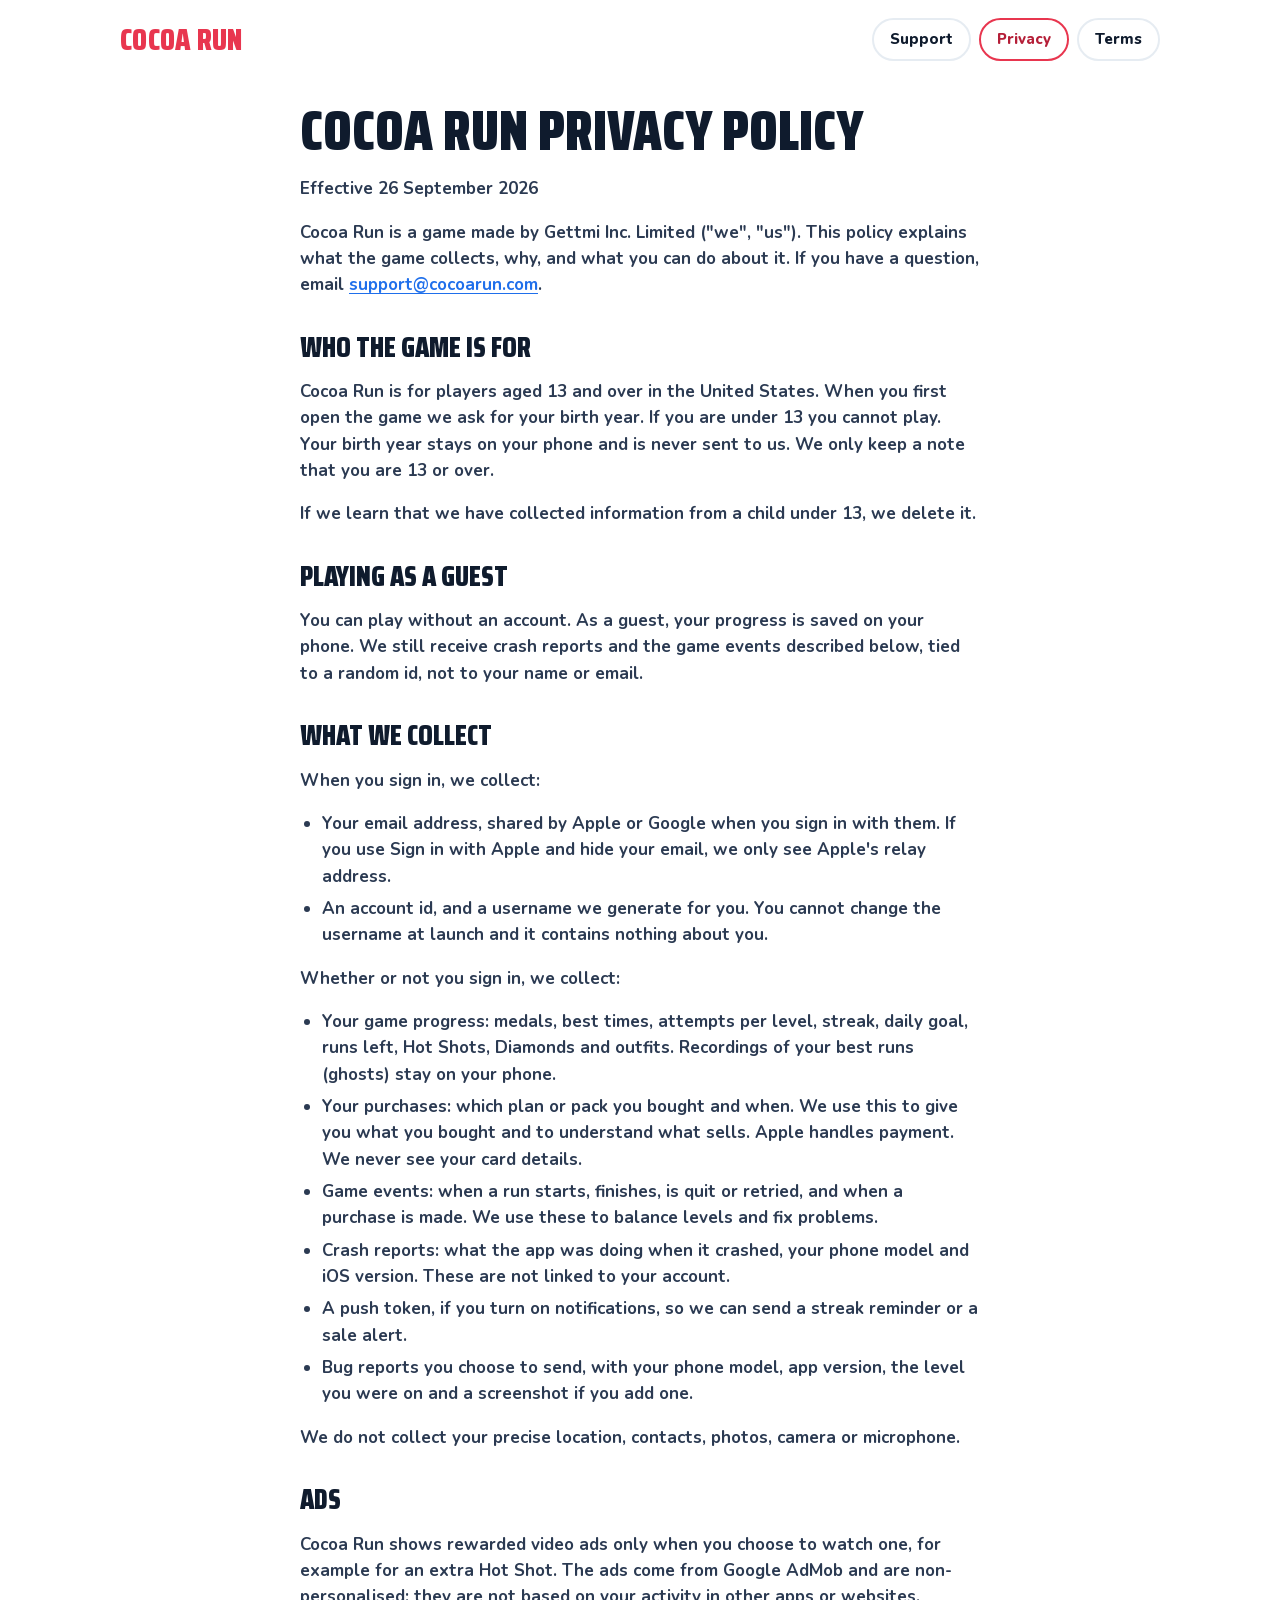
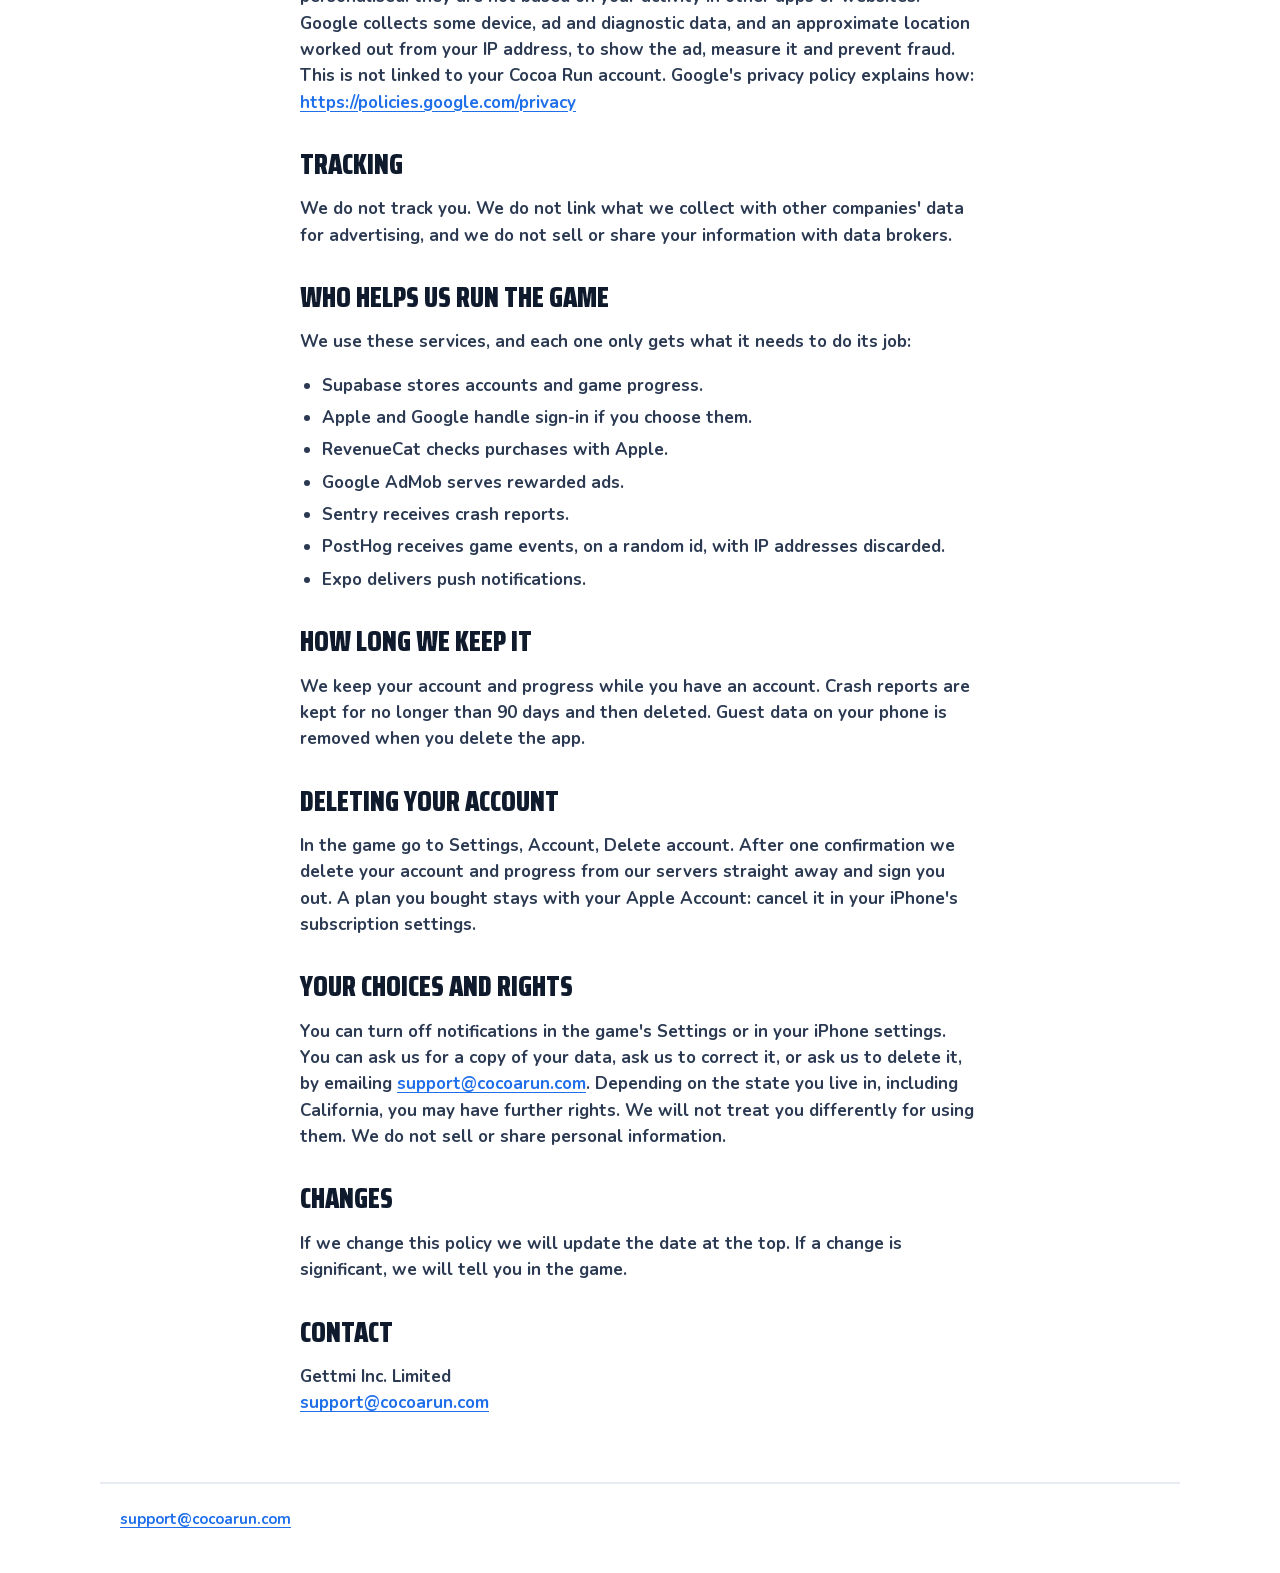
==== privacy/index.html @ 38a21074 "Privacy page: add PostHog to the services list, privacy date 26 September 2026" ====
<!doctype html>
<html lang="en">
<head>
<meta charset="utf-8">
<meta name="viewport" content="width=device-width, initial-scale=1">
<title>Cocoa Run Privacy Policy</title>
<meta name="description" content="What Cocoa Run collects, why, and what you can do about it.">
<link rel="icon" type="image/png" href="../assets/favicon.png">
<link rel="apple-touch-icon" href="../assets/apple-touch-icon.png">
<link rel="stylesheet" href="../assets/fonts.css">
<link rel="stylesheet" href="../assets/site.css">
</head>
<body>
<header class="top">
<a class="brand" href="../">Cocoa Run</a>
<nav aria-label="Main">
<a href="../support/">Support</a>
<a href="../privacy/" aria-current="page">Privacy</a>
<a href="../terms/">Terms</a>
</nav>
</header>
<main class="doc">
<h1>Cocoa Run Privacy Policy</h1>
<p>Effective 26 September 2026</p>
<p>Cocoa Run is a game made by Gettmi Inc. Limited ("we", "us"). This policy explains what the game collects, why, and what you can do about it. If you have a question, email <a href="mailto:support@cocoarun.com">support@cocoarun.com</a>.</p>
<h2>Who the game is for</h2>
<p>Cocoa Run is for players aged 13 and over in the United States. When you first open the game we ask for your birth year. If you are under 13 you cannot play. Your birth year stays on your phone and is never sent to us. We only keep a note that you are 13 or over.</p>
<p>If we learn that we have collected information from a child under 13, we delete it.</p>
<h2>Playing as a guest</h2>
<p>You can play without an account. As a guest, your progress is saved on your phone. We still receive crash reports and the game events described below, tied to a random id, not to your name or email.</p>
<h2>What we collect</h2>
<p>When you sign in, we collect:</p>
<ul><li>Your email address, shared by Apple or Google when you sign in with them. If you use Sign in with Apple and hide your email, we only see Apple's relay address.</li><li>An account id, and a username we generate for you. You cannot change the username at launch and it contains nothing about you.</li></ul>
<p>Whether or not you sign in, we collect:</p>
<ul><li>Your game progress: medals, best times, attempts per level, streak, daily goal, runs left, Hot Shots, Diamonds and outfits. Recordings of your best runs (ghosts) stay on your phone.</li><li>Your purchases: which plan or pack you bought and when. We use this to give you what you bought and to understand what sells. Apple handles payment. We never see your card details.</li><li>Game events: when a run starts, finishes, is quit or retried, and when a purchase is made. We use these to balance levels and fix problems.</li><li>Crash reports: what the app was doing when it crashed, your phone model and iOS version. These are not linked to your account.</li><li>A push token, if you turn on notifications, so we can send a streak reminder or a sale alert.</li><li>Bug reports you choose to send, with your phone model, app version, the level you were on and a screenshot if you add one.</li></ul>
<p>We do not collect your precise location, contacts, photos, camera or microphone.</p>
<h2>Ads</h2>
<p>Cocoa Run shows rewarded video ads only when you choose to watch one, for example for an extra Hot Shot. The ads come from Google AdMob and are non-personalised: they are not based on your activity in other apps or websites. Google collects some device, ad and diagnostic data, and an approximate location worked out from your IP address, to show the ad, measure it and prevent fraud. This is not linked to your Cocoa Run account. Google's privacy policy explains how: <a href="https://policies.google.com/privacy">https://policies.google.com/privacy</a></p>
<h2>Tracking</h2>
<p>We do not track you. We do not link what we collect with other companies' data for advertising, and we do not sell or share your information with data brokers.</p>
<h2>Who helps us run the game</h2>
<p>We use these services, and each one only gets what it needs to do its job:</p>
<ul><li>Supabase stores accounts and game progress.</li><li>Apple and Google handle sign-in if you choose them.</li><li>RevenueCat checks purchases with Apple.</li><li>Google AdMob serves rewarded ads.</li><li>Sentry receives crash reports.</li><li>PostHog receives game events, on a random id, with IP addresses discarded.</li><li>Expo delivers push notifications.</li></ul>
<h2>How long we keep it</h2>
<p>We keep your account and progress while you have an account. Crash reports are kept for no longer than 90 days and then deleted. Guest data on your phone is removed when you delete the app.</p>
<h2>Deleting your account</h2>
<p>In the game go to Settings, Account, Delete account. After one confirmation we delete your account and progress from our servers straight away and sign you out. A plan you bought stays with your Apple Account: cancel it in your iPhone's subscription settings.</p>
<h2>Your choices and rights</h2>
<p>You can turn off notifications in the game's Settings or in your iPhone settings. You can ask us for a copy of your data, ask us to correct it, or ask us to delete it, by emailing <a href="mailto:support@cocoarun.com">support@cocoarun.com</a>. Depending on the state you live in, including California, you may have further rights. We will not treat you differently for using them. We do not sell or share personal information.</p>
<h2>Changes</h2>
<p>If we change this policy we will update the date at the top. If a change is significant, we will tell you in the game.</p>
<h2>Contact</h2>
<p>Gettmi Inc. Limited<br><a href="mailto:support@cocoarun.com">support@cocoarun.com</a></p>
</main>
<footer class="foot">
<p><a href="mailto:support@cocoarun.com">support@cocoarun.com</a></p>
</footer>
</body>
</html>
---- assets/fonts.css ----
@font-face{font-family:'Nunito';font-style:normal;font-weight:600;font-display:swap;src:url(fonts/nunito.woff2) format('woff2');unicode-range:U+0000-00FF, U+0131, U+0152-0153, U+02BB-02BC, U+02C6, U+02DA, U+02DC, U+0304, U+0308, U+0329, U+2000-206F, U+20AC, U+2122, U+2191, U+2193, U+2212, U+2215, U+FEFF, U+FFFD}
@font-face{font-family:'Nunito';font-style:normal;font-weight:700;font-display:swap;src:url(fonts/nunito.woff2) format('woff2');unicode-range:U+0000-00FF, U+0131, U+0152-0153, U+02BB-02BC, U+02C6, U+02DA, U+02DC, U+0304, U+0308, U+0329, U+2000-206F, U+20AC, U+2122, U+2191, U+2193, U+2212, U+2215, U+FEFF, U+FFFD}
@font-face{font-family:'Nunito';font-style:normal;font-weight:800;font-display:swap;src:url(fonts/nunito.woff2) format('woff2');unicode-range:U+0000-00FF, U+0131, U+0152-0153, U+02BB-02BC, U+02C6, U+02DA, U+02DC, U+0304, U+0308, U+0329, U+2000-206F, U+20AC, U+2122, U+2191, U+2193, U+2212, U+2215, U+FEFF, U+FFFD}
@font-face{font-family:'Nunito';font-style:normal;font-weight:900;font-display:swap;src:url(fonts/nunito.woff2) format('woff2');unicode-range:U+0000-00FF, U+0131, U+0152-0153, U+02BB-02BC, U+02C6, U+02DA, U+02DC, U+0304, U+0308, U+0329, U+2000-206F, U+20AC, U+2122, U+2191, U+2193, U+2212, U+2215, U+FEFF, U+FFFD}
@font-face{font-family:'Saira Condensed';font-style:normal;font-weight:800;font-display:swap;src:url(fonts/saira-condensed-800.woff2) format('woff2');unicode-range:U+0000-00FF, U+0131, U+0152-0153, U+02BB-02BC, U+02C6, U+02DA, U+02DC, U+0304, U+0308, U+0329, U+2000-206F, U+20AC, U+2122, U+2191, U+2193, U+2212, U+2215, U+FEFF, U+FFFD}
@font-face{font-family:'Saira Condensed';font-style:normal;font-weight:900;font-display:swap;src:url(fonts/saira-condensed-900.woff2) format('woff2');unicode-range:U+0000-00FF, U+0131, U+0152-0153, U+02BB-02BC, U+02C6, U+02DA, U+02DC, U+0304, U+0308, U+0329, U+2000-206F, U+20AC, U+2122, U+2191, U+2193, U+2212, U+2215, U+FEFF, U+FFFD}
---- assets/site.css ----
:root {
  --ink: #0F1B2D;
  --ink2: #4A5B72;
  --line: #E6ECF2;
  --snow: #F4F8FC;
  --red: #E8364F;
  --red-d: #B51F38;
  --blue: #1F6FEB;
  --gold: #F2B93B;
  --gold-soft: #FFF1CC;
}

* { box-sizing: border-box; }

html { -webkit-text-size-adjust: 100%; }

body {
  margin: 0;
  background: #FFFFFF;
  color: var(--ink);
  font-family: Nunito, system-ui, -apple-system, sans-serif;
  font-weight: 700;
  font-size: 17px;
  line-height: 1.55;
}

a { color: var(--blue); text-underline-offset: 3px; }
a:hover { color: #1558C7; }
a:focus-visible { outline: 3px solid var(--blue); outline-offset: 3px; border-radius: 6px; }

img { max-width: 100%; height: auto; display: block; }

.top {
  max-width: 1080px;
  margin: 0 auto;
  padding: 18px 20px;
  display: flex;
  align-items: center;
  justify-content: space-between;
  gap: 16px;
  flex-wrap: wrap;
}

.brand {
  font-family: 'Saira Condensed', sans-serif;
  font-weight: 900;
  font-size: 30px;
  line-height: 1;
  text-transform: uppercase;
  letter-spacing: 0.01em;
  color: var(--red);
  text-decoration: none;
}
.brand:hover { color: var(--red-d); }

.top nav { display: flex; gap: 8px; flex-wrap: wrap; }
.top nav a {
  padding: 8px 16px;
  border-radius: 999px;
  border: 2px solid var(--line);
  color: var(--ink);
  font-weight: 800;
  font-size: 15px;
  text-decoration: none;
  background: #FFFFFF;
}
.top nav a:hover { border-color: #C9D6E6; }
.top nav a[aria-current="page"] { border-color: var(--red); color: var(--red-d); }

main { display: block; }

.hero {
  max-width: 1080px;
  margin: 0 auto;
  padding: 24px 20px 40px;
  display: grid;
  grid-template-columns: minmax(0, 1.1fr) minmax(0, 0.9fr);
  align-items: center;
  gap: 24px;
}
.eyebrow {
  margin: 0 0 10px;
  font-family: 'Saira Condensed', sans-serif;
  font-weight: 800;
  font-size: 16px;
  letter-spacing: 0.12em;
  text-transform: uppercase;
  color: var(--red-d);
}
.hero h1 {
  margin: 0;
  font-family: 'Saira Condensed', sans-serif;
  font-weight: 900;
  font-size: clamp(46px, 8vw, 84px);
  line-height: 0.95;
  text-transform: uppercase;
}
.lead { margin: 18px 0 0; font-size: 20px; color: #2B3A52; max-width: 34ch; }
.soon {
  display: inline-block;
  margin: 26px 0 0;
  padding: 12px 22px;
  border-radius: 999px;
  background: var(--red);
  color: #FFFFFF;
  font-weight: 900;
  font-size: 19px;
  letter-spacing: 0.02em;
  box-shadow: 0 4px 0 var(--red-d);
}
.hero-art { justify-self: center; width: min(420px, 100%); }

.band { background: var(--snow); padding: 40px 20px; }
.cards {
  list-style: none;
  margin: 0 auto;
  padding: 0;
  max-width: 1080px;
  display: grid;
  grid-template-columns: repeat(3, minmax(0, 1fr));
  gap: 16px;
}
.cards li {
  background: #FFFFFF;
  border: 2px solid var(--line);
  border-radius: 24px;
  padding: 22px;
  box-shadow: 0 5px 0 #E1E8F1;
}
.cards h2 {
  margin: 0 0 6px;
  font-family: 'Saira Condensed', sans-serif;
  font-weight: 900;
  font-size: 28px;
  line-height: 1;
  text-transform: uppercase;
}
.cards p { margin: 0; color: var(--ink2); }

.summit {
  max-width: 1080px;
  margin: 0 auto;
  padding: 40px 20px;
  display: grid;
  grid-template-columns: minmax(0, 1.2fr) minmax(0, 0.8fr);
  align-items: center;
  gap: 24px;
}
.summit img { border-radius: 28px; background: #EAF4FF; }
.summit h2 {
  margin: 0 0 8px;
  font-family: 'Saira Condensed', sans-serif;
  font-weight: 900;
  font-size: clamp(32px, 5vw, 46px);
  line-height: 1;
  text-transform: uppercase;
}
.summit p { margin: 0; color: var(--ink2); font-size: 18px; }

.facts { max-width: 1080px; margin: 0 auto; padding: 8px 20px 40px; }
.facts p {
  margin: 0;
  padding: 16px 20px;
  border-radius: 20px;
  background: var(--gold-soft);
  color: #5C3D00;
}

.doc { max-width: 720px; margin: 0 auto; padding: 16px 20px 48px; }
.doc h1 {
  margin: 8px 0 6px;
  font-family: 'Saira Condensed', sans-serif;
  font-weight: 900;
  font-size: clamp(38px, 7vw, 56px);
  line-height: 1;
  text-transform: uppercase;
}
.doc h2 {
  margin: 34px 0 8px;
  font-family: 'Saira Condensed', sans-serif;
  font-weight: 900;
  font-size: 28px;
  line-height: 1.05;
  text-transform: uppercase;
}
.doc p, .doc li { color: #2B3A52; }
.doc ul { padding-left: 22px; }
.doc li { margin: 6px 0; }
.doc strong { color: var(--ink); }

.foot {
  border-top: 2px solid var(--line);
  max-width: 1080px;
  margin: 0 auto;
  padding: 22px 20px 40px;
  color: var(--ink2);
  font-size: 15px;
}
.foot p { margin: 2px 0; }

@media (max-width: 760px) {
  .hero { grid-template-columns: minmax(0, 1fr); padding-top: 8px; }
  .hero-art { width: min(300px, 80%); grid-row: 1; }
  .cards { grid-template-columns: minmax(0, 1fr); }
  .summit { grid-template-columns: minmax(0, 1fr); }
}
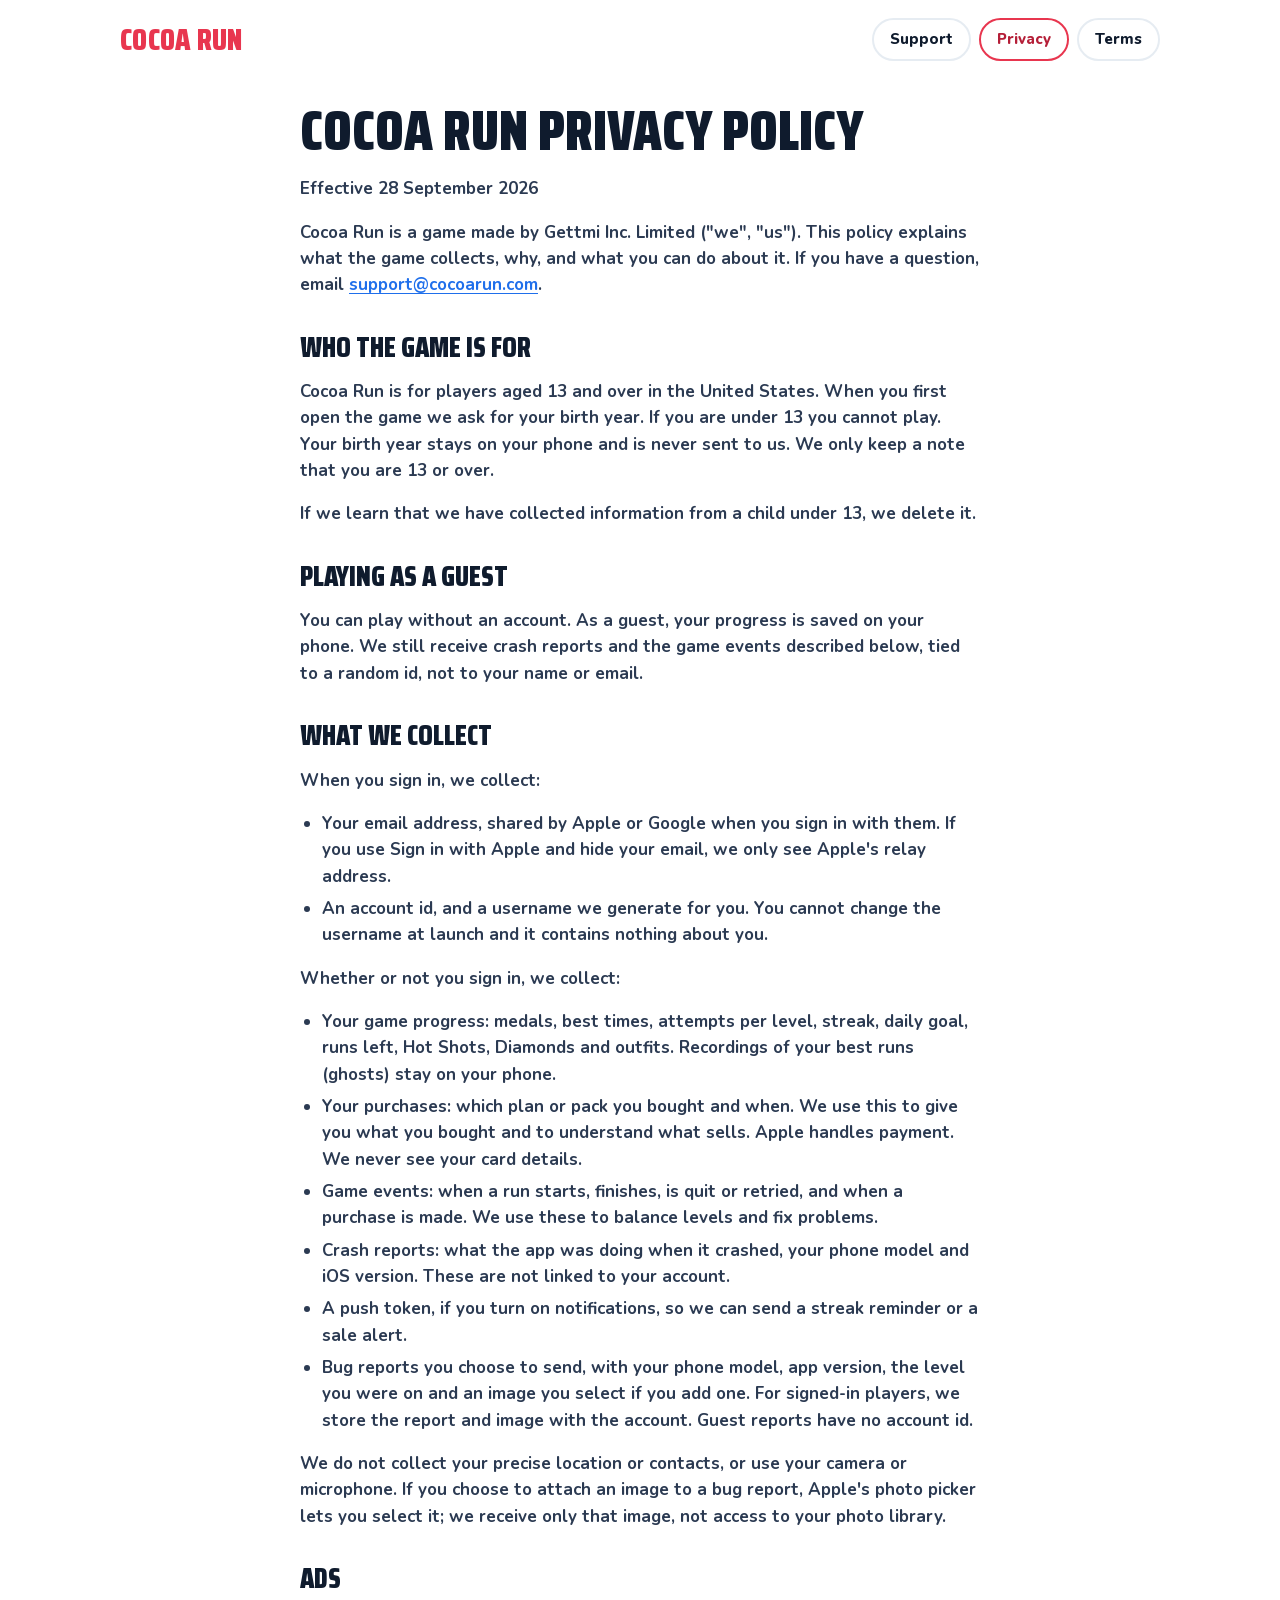
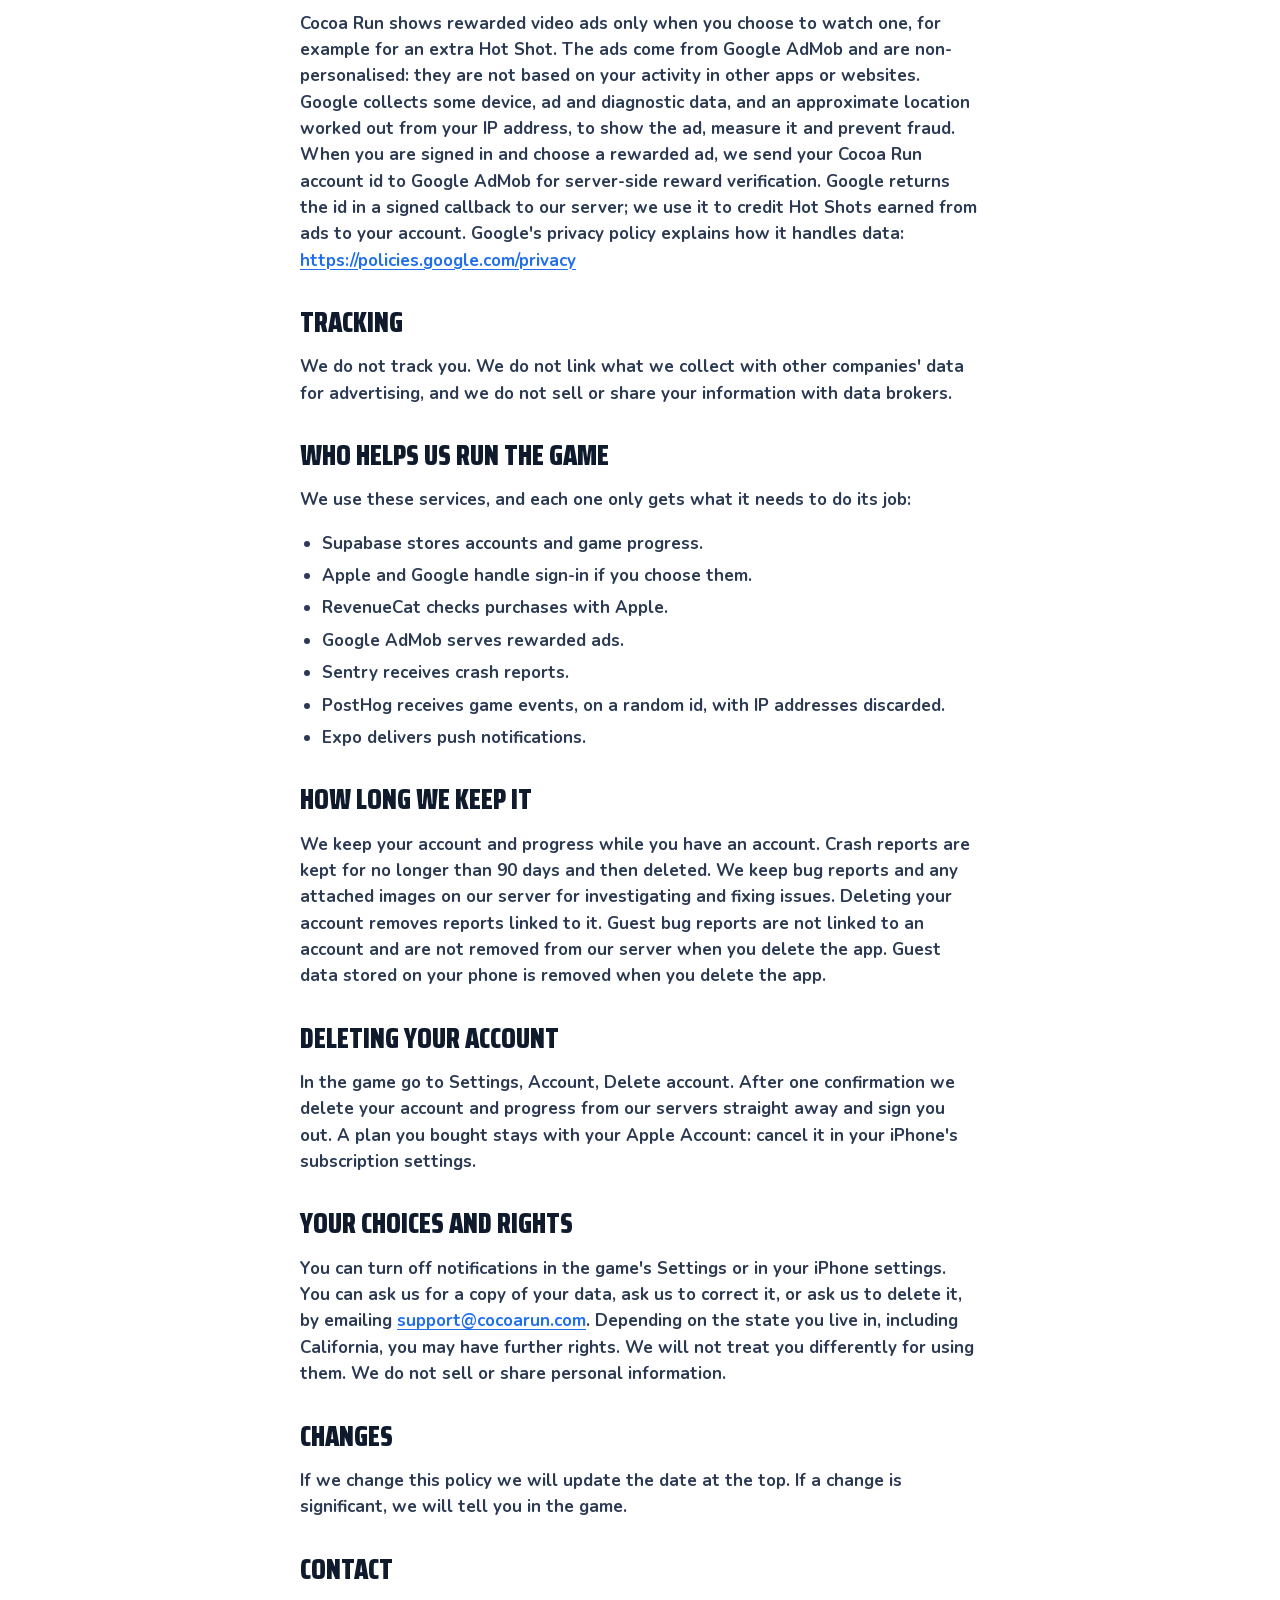
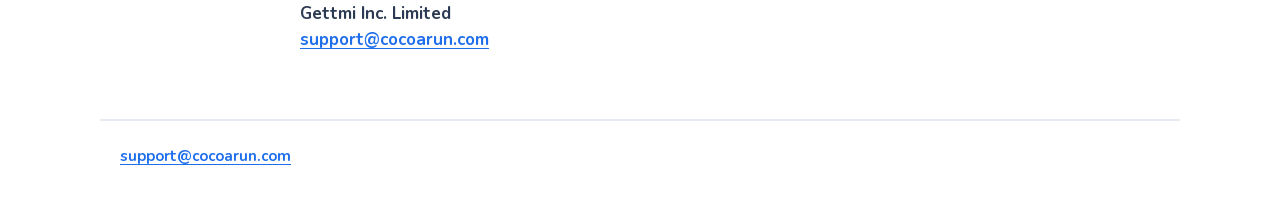
==== commit 3d9ae97b: "Correct Cocoa Run privacy disclosures" ====
--- a/privacy/index.html
+++ b/privacy/index.html
@@ -21,7 +21,7 @@
 </header>
 <main class="doc">
 <h1>Cocoa Run Privacy Policy</h1>
-<p>Effective 26 September 2026</p>
+<p>Effective 28 September 2026</p>
 <p>Cocoa Run is a game made by Gettmi Inc. Limited ("we", "us"). This policy explains what the game collects, why, and what you can do about it. If you have a question, email <a href="mailto:support@cocoarun.com">support@cocoarun.com</a>.</p>
 <h2>Who the game is for</h2>
 <p>Cocoa Run is for players aged 13 and over in the United States. When you first open the game we ask for your birth year. If you are under 13 you cannot play. Your birth year stays on your phone and is never sent to us. We only keep a note that you are 13 or over.</p>
@@ -32,17 +32,17 @@
 <p>When you sign in, we collect:</p>
 <ul><li>Your email address, shared by Apple or Google when you sign in with them. If you use Sign in with Apple and hide your email, we only see Apple's relay address.</li><li>An account id, and a username we generate for you. You cannot change the username at launch and it contains nothing about you.</li></ul>
 <p>Whether or not you sign in, we collect:</p>
-<ul><li>Your game progress: medals, best times, attempts per level, streak, daily goal, runs left, Hot Shots, Diamonds and outfits. Recordings of your best runs (ghosts) stay on your phone.</li><li>Your purchases: which plan or pack you bought and when. We use this to give you what you bought and to understand what sells. Apple handles payment. We never see your card details.</li><li>Game events: when a run starts, finishes, is quit or retried, and when a purchase is made. We use these to balance levels and fix problems.</li><li>Crash reports: what the app was doing when it crashed, your phone model and iOS version. These are not linked to your account.</li><li>A push token, if you turn on notifications, so we can send a streak reminder or a sale alert.</li><li>Bug reports you choose to send, with your phone model, app version, the level you were on and a screenshot if you add one.</li></ul>
-<p>We do not collect your precise location, contacts, photos, camera or microphone.</p>
+<ul><li>Your game progress: medals, best times, attempts per level, streak, daily goal, runs left, Hot Shots, Diamonds and outfits. Recordings of your best runs (ghosts) stay on your phone.</li><li>Your purchases: which plan or pack you bought and when. We use this to give you what you bought and to understand what sells. Apple handles payment. We never see your card details.</li><li>Game events: when a run starts, finishes, is quit or retried, and when a purchase is made. We use these to balance levels and fix problems.</li><li>Crash reports: what the app was doing when it crashed, your phone model and iOS version. These are not linked to your account.</li><li>A push token, if you turn on notifications, so we can send a streak reminder or a sale alert.</li><li>Bug reports you choose to send, with your phone model, app version, the level you were on and an image you select if you add one. For signed-in players, we store the report and image with the account. Guest reports have no account id.</li></ul>
+<p>We do not collect your precise location or contacts, or use your camera or microphone. If you choose to attach an image to a bug report, Apple's photo picker lets you select it; we receive only that image, not access to your photo library.</p>
 <h2>Ads</h2>
-<p>Cocoa Run shows rewarded video ads only when you choose to watch one, for example for an extra Hot Shot. The ads come from Google AdMob and are non-personalised: they are not based on your activity in other apps or websites. Google collects some device, ad and diagnostic data, and an approximate location worked out from your IP address, to show the ad, measure it and prevent fraud. This is not linked to your Cocoa Run account. Google's privacy policy explains how: <a href="https://policies.google.com/privacy">https://policies.google.com/privacy</a></p>
+<p>Cocoa Run shows rewarded video ads only when you choose to watch one, for example for an extra Hot Shot. The ads come from Google AdMob and are non-personalised: they are not based on your activity in other apps or websites. Google collects some device, ad and diagnostic data, and an approximate location worked out from your IP address, to show the ad, measure it and prevent fraud. When you are signed in and choose a rewarded ad, we send your Cocoa Run account id to Google AdMob for server-side reward verification. Google returns the id in a signed callback to our server; we use it to credit Hot Shots earned from ads to your account. Google's privacy policy explains how it handles data: <a href="https://policies.google.com/privacy">https://policies.google.com/privacy</a></p>
 <h2>Tracking</h2>
 <p>We do not track you. We do not link what we collect with other companies' data for advertising, and we do not sell or share your information with data brokers.</p>
 <h2>Who helps us run the game</h2>
 <p>We use these services, and each one only gets what it needs to do its job:</p>
 <ul><li>Supabase stores accounts and game progress.</li><li>Apple and Google handle sign-in if you choose them.</li><li>RevenueCat checks purchases with Apple.</li><li>Google AdMob serves rewarded ads.</li><li>Sentry receives crash reports.</li><li>PostHog receives game events, on a random id, with IP addresses discarded.</li><li>Expo delivers push notifications.</li></ul>
 <h2>How long we keep it</h2>
-<p>We keep your account and progress while you have an account. Crash reports are kept for no longer than 90 days and then deleted. Guest data on your phone is removed when you delete the app.</p>
+<p>We keep your account and progress while you have an account. Crash reports are kept for no longer than 90 days and then deleted. We keep bug reports and any attached images on our server for investigating and fixing issues. Deleting your account removes reports linked to it. Guest bug reports are not linked to an account and are not removed from our server when you delete the app. Guest data stored on your phone is removed when you delete the app.</p>
 <h2>Deleting your account</h2>
 <p>In the game go to Settings, Account, Delete account. After one confirmation we delete your account and progress from our servers straight away and sign you out. A plan you bought stays with your Apple Account: cancel it in your iPhone's subscription settings.</p>
 <h2>Your choices and rights</h2>
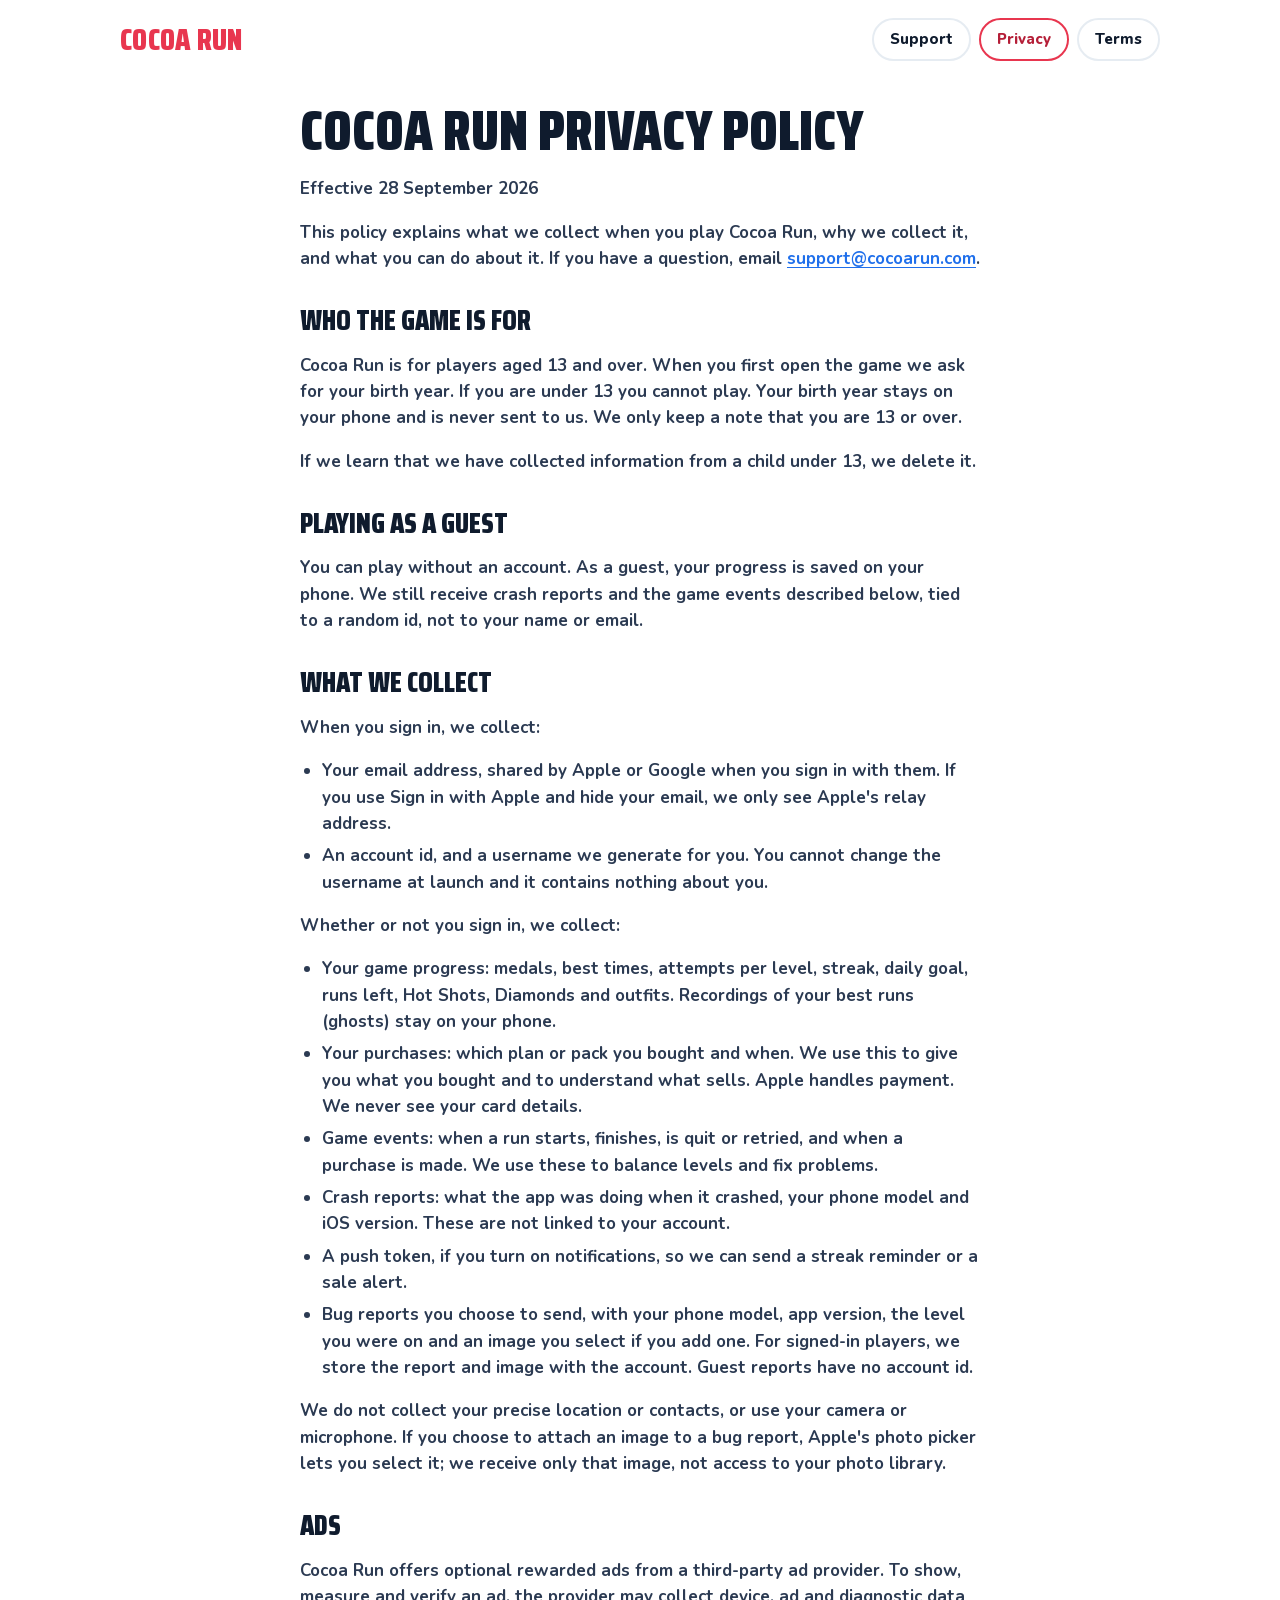
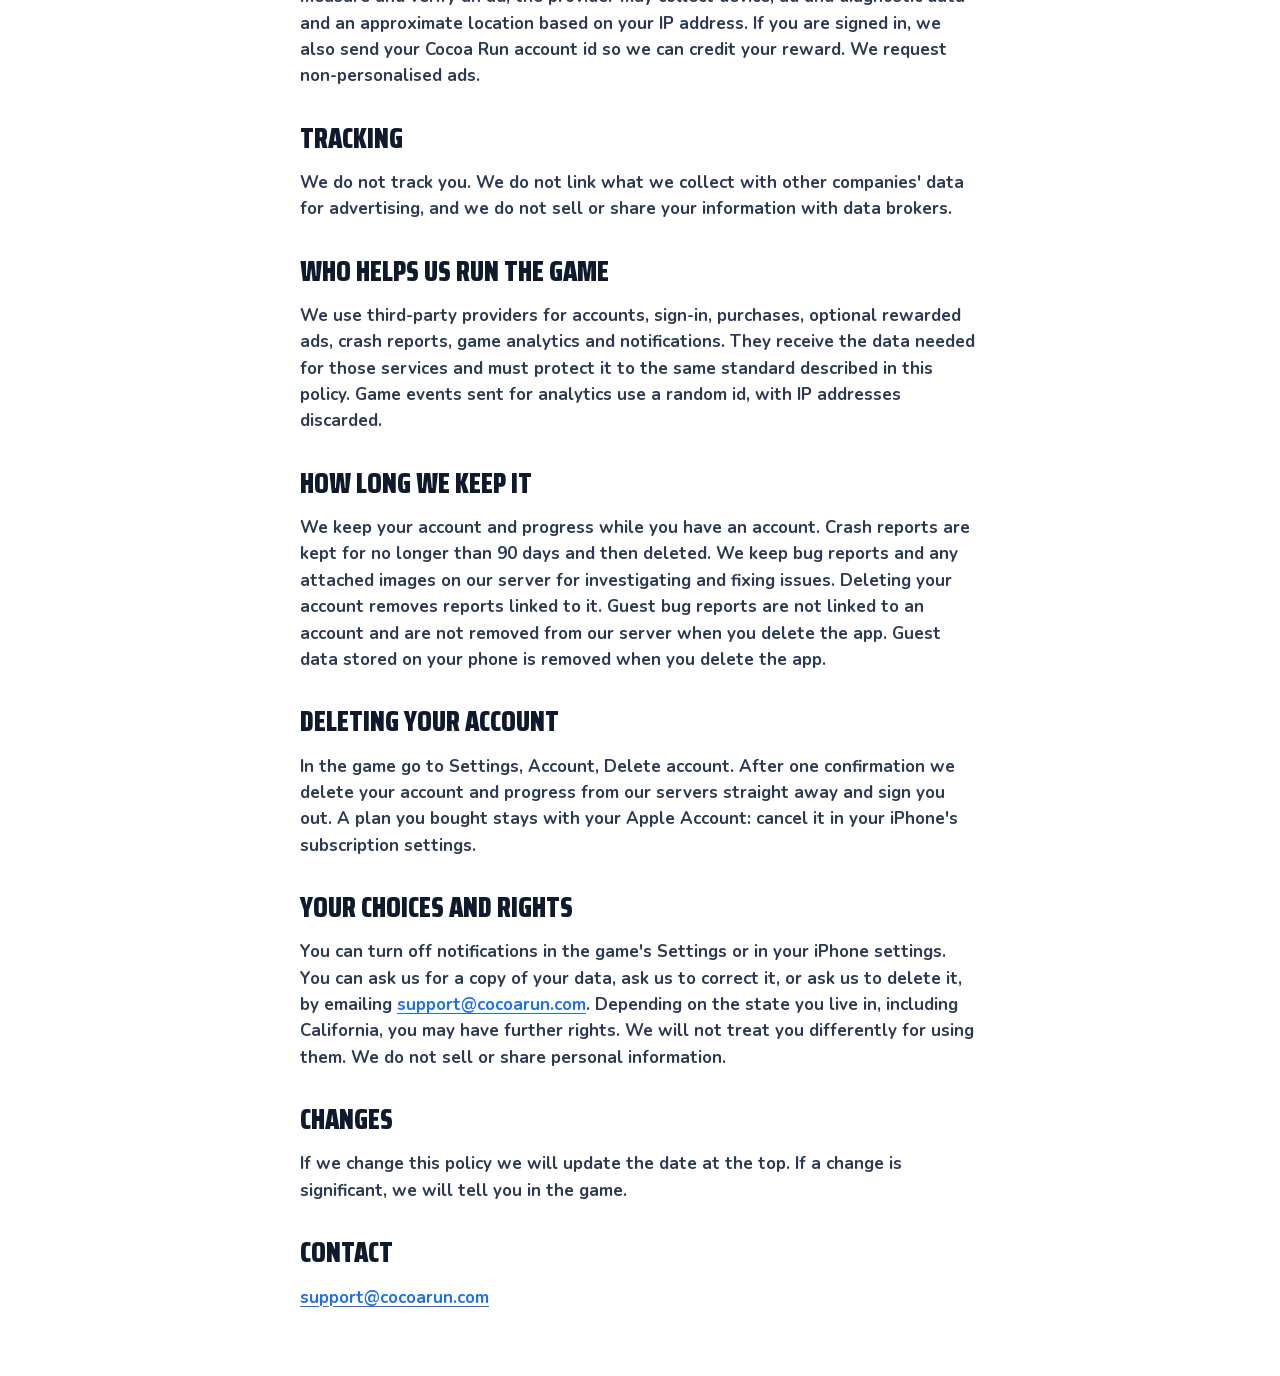
==== commit a5d44dfc: "Simplify privacy copy and prepare worldwide site" ====
--- a/privacy/index.html
+++ b/privacy/index.html
@@ -22,9 +22,9 @@
 <main class="doc">
 <h1>Cocoa Run Privacy Policy</h1>
 <p>Effective 28 September 2026</p>
-<p>Cocoa Run is a game made by Gettmi Inc. Limited ("we", "us"). This policy explains what the game collects, why, and what you can do about it. If you have a question, email <a href="mailto:support@cocoarun.com">support@cocoarun.com</a>.</p>
+<p>This policy explains what we collect when you play Cocoa Run, why we collect it, and what you can do about it. If you have a question, email <a href="mailto:support@cocoarun.com">support@cocoarun.com</a>.</p>
 <h2>Who the game is for</h2>
-<p>Cocoa Run is for players aged 13 and over in the United States. When you first open the game we ask for your birth year. If you are under 13 you cannot play. Your birth year stays on your phone and is never sent to us. We only keep a note that you are 13 or over.</p>
+<p>Cocoa Run is for players aged 13 and over. When you first open the game we ask for your birth year. If you are under 13 you cannot play. Your birth year stays on your phone and is never sent to us. We only keep a note that you are 13 or over.</p>
 <p>If we learn that we have collected information from a child under 13, we delete it.</p>
 <h2>Playing as a guest</h2>
 <p>You can play without an account. As a guest, your progress is saved on your phone. We still receive crash reports and the game events described below, tied to a random id, not to your name or email.</p>
@@ -35,12 +35,11 @@
 <ul><li>Your game progress: medals, best times, attempts per level, streak, daily goal, runs left, Hot Shots, Diamonds and outfits. Recordings of your best runs (ghosts) stay on your phone.</li><li>Your purchases: which plan or pack you bought and when. We use this to give you what you bought and to understand what sells. Apple handles payment. We never see your card details.</li><li>Game events: when a run starts, finishes, is quit or retried, and when a purchase is made. We use these to balance levels and fix problems.</li><li>Crash reports: what the app was doing when it crashed, your phone model and iOS version. These are not linked to your account.</li><li>A push token, if you turn on notifications, so we can send a streak reminder or a sale alert.</li><li>Bug reports you choose to send, with your phone model, app version, the level you were on and an image you select if you add one. For signed-in players, we store the report and image with the account. Guest reports have no account id.</li></ul>
 <p>We do not collect your precise location or contacts, or use your camera or microphone. If you choose to attach an image to a bug report, Apple's photo picker lets you select it; we receive only that image, not access to your photo library.</p>
 <h2>Ads</h2>
-<p>Cocoa Run shows rewarded video ads only when you choose to watch one, for example for an extra Hot Shot. The ads come from Google AdMob and are non-personalised: they are not based on your activity in other apps or websites. Google collects some device, ad and diagnostic data, and an approximate location worked out from your IP address, to show the ad, measure it and prevent fraud. When you are signed in and choose a rewarded ad, we send your Cocoa Run account id to Google AdMob for server-side reward verification. Google returns the id in a signed callback to our server; we use it to credit Hot Shots earned from ads to your account. Google's privacy policy explains how it handles data: <a href="https://policies.google.com/privacy">https://policies.google.com/privacy</a></p>
+<p>Cocoa Run offers optional rewarded ads from a third-party ad provider. To show, measure and verify an ad, the provider may collect device, ad and diagnostic data and an approximate location based on your IP address. If you are signed in, we also send your Cocoa Run account id so we can credit your reward. We request non-personalised ads.</p>
 <h2>Tracking</h2>
 <p>We do not track you. We do not link what we collect with other companies' data for advertising, and we do not sell or share your information with data brokers.</p>
 <h2>Who helps us run the game</h2>
-<p>We use these services, and each one only gets what it needs to do its job:</p>
-<ul><li>Supabase stores accounts and game progress.</li><li>Apple and Google handle sign-in if you choose them.</li><li>RevenueCat checks purchases with Apple.</li><li>Google AdMob serves rewarded ads.</li><li>Sentry receives crash reports.</li><li>PostHog receives game events, on a random id, with IP addresses discarded.</li><li>Expo delivers push notifications.</li></ul>
+<p>We use third-party providers for accounts, sign-in, purchases, optional rewarded ads, crash reports, game analytics and notifications. They receive the data needed for those services and must protect it to the same standard described in this policy. Game events sent for analytics use a random id, with IP addresses discarded.</p>
 <h2>How long we keep it</h2>
 <p>We keep your account and progress while you have an account. Crash reports are kept for no longer than 90 days and then deleted. We keep bug reports and any attached images on our server for investigating and fixing issues. Deleting your account removes reports linked to it. Guest bug reports are not linked to an account and are not removed from our server when you delete the app. Guest data stored on your phone is removed when you delete the app.</p>
 <h2>Deleting your account</h2>
@@ -50,10 +49,7 @@
 <h2>Changes</h2>
 <p>If we change this policy we will update the date at the top. If a change is significant, we will tell you in the game.</p>
 <h2>Contact</h2>
-<p>Gettmi Inc. Limited<br><a href="mailto:support@cocoarun.com">support@cocoarun.com</a></p>
+<p><a href="mailto:support@cocoarun.com">support@cocoarun.com</a></p>
 </main>
-<footer class="foot">
-<p><a href="mailto:support@cocoarun.com">support@cocoarun.com</a></p>
-</footer>
 </body>
 </html>
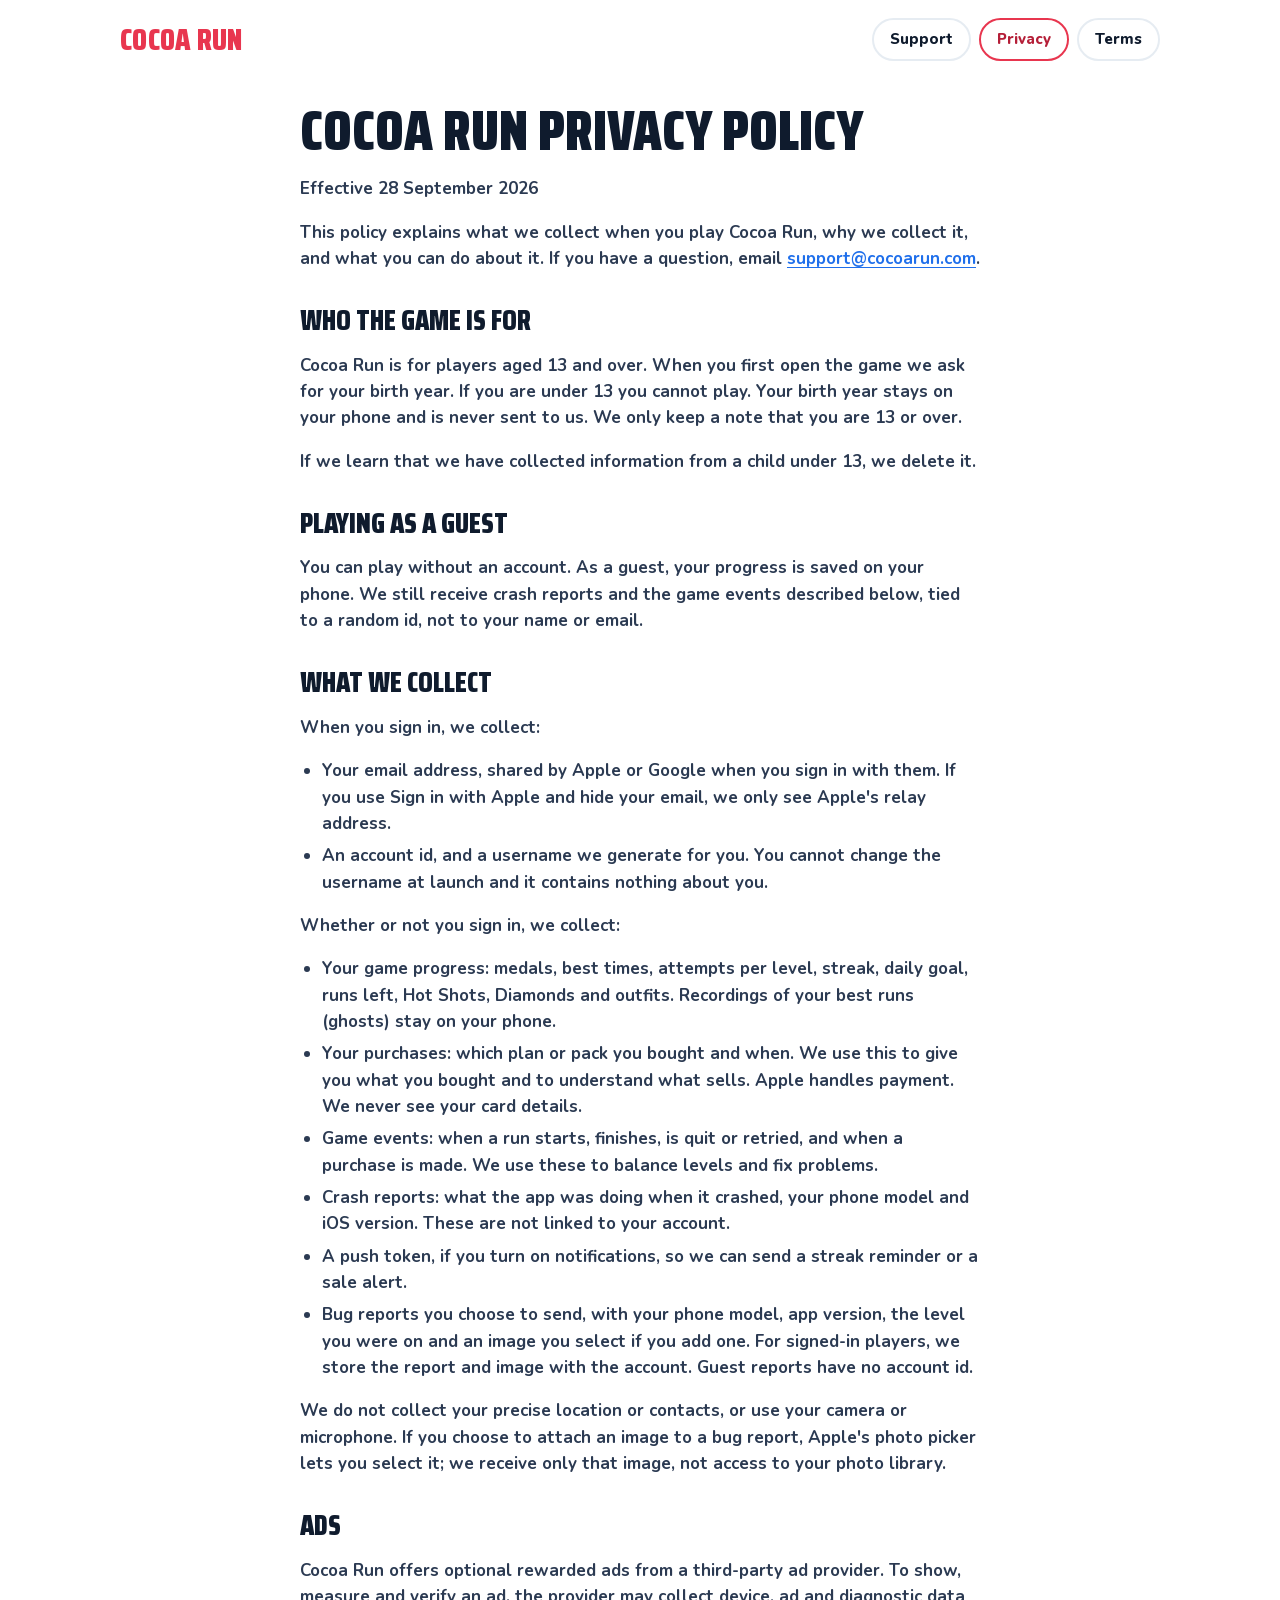
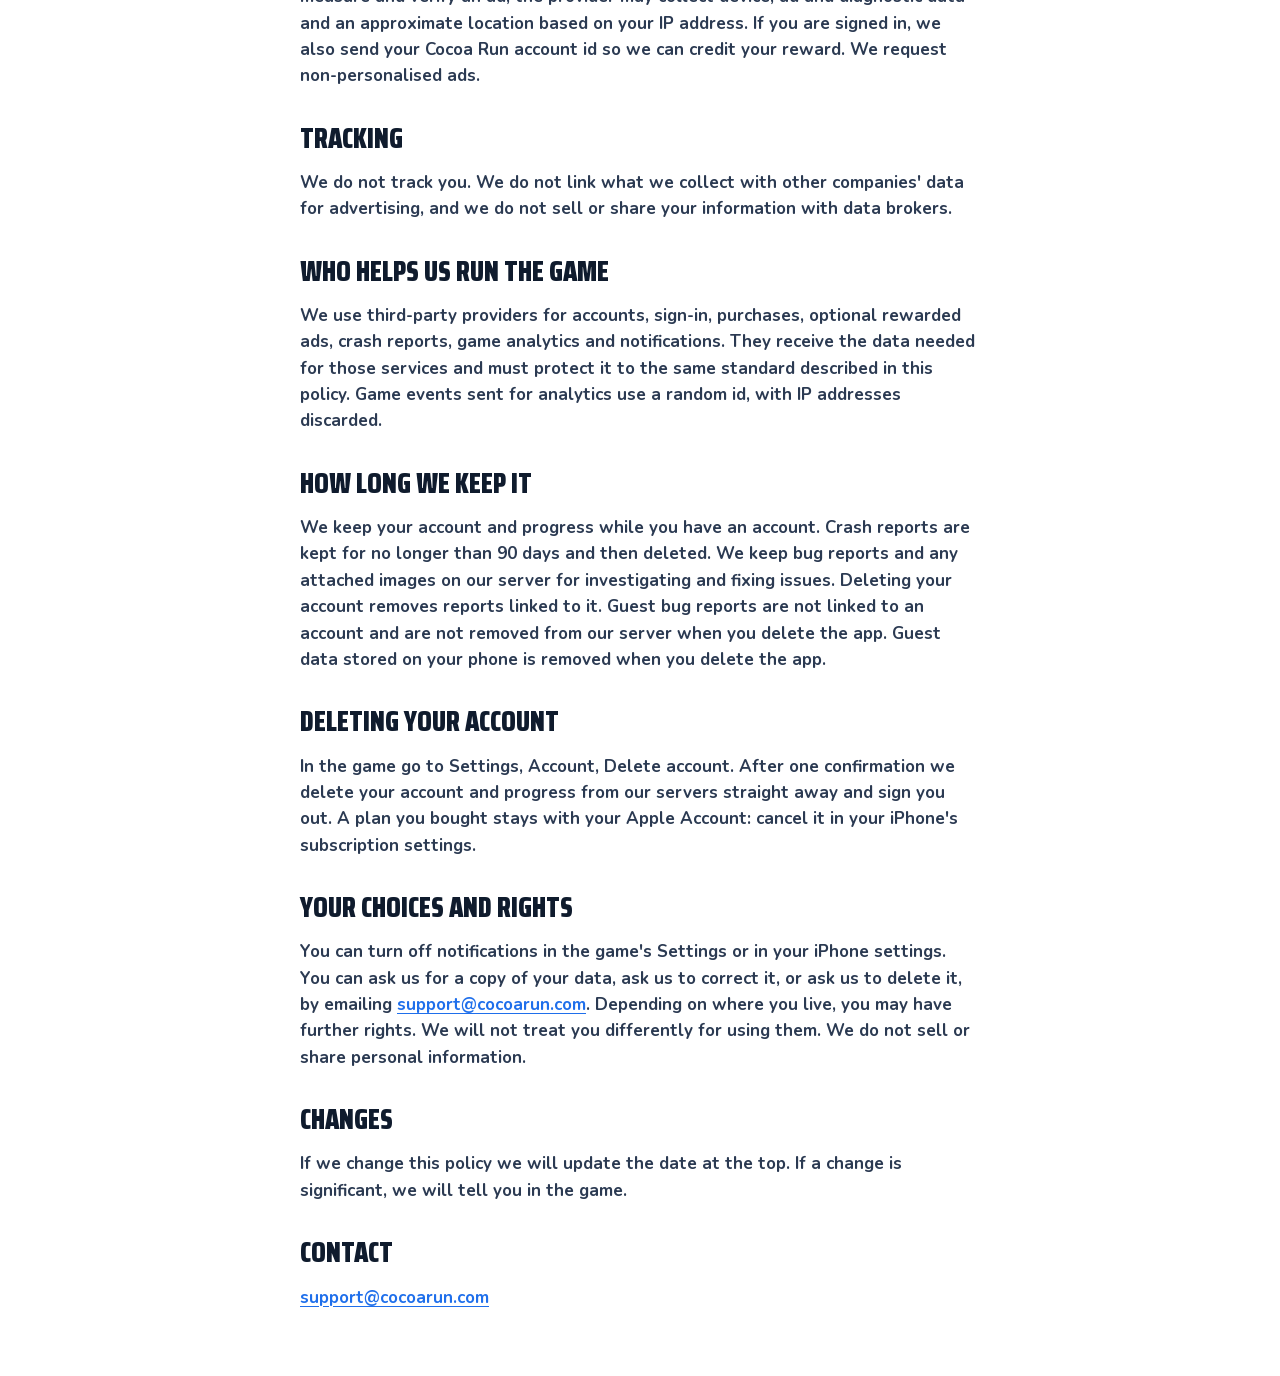
==== commit 1a7e9498: "Make privacy rights wording global" ====
--- a/privacy/index.html
+++ b/privacy/index.html
@@ -45,7 +45,7 @@
 <h2>Deleting your account</h2>
 <p>In the game go to Settings, Account, Delete account. After one confirmation we delete your account and progress from our servers straight away and sign you out. A plan you bought stays with your Apple Account: cancel it in your iPhone's subscription settings.</p>
 <h2>Your choices and rights</h2>
-<p>You can turn off notifications in the game's Settings or in your iPhone settings. You can ask us for a copy of your data, ask us to correct it, or ask us to delete it, by emailing <a href="mailto:support@cocoarun.com">support@cocoarun.com</a>. Depending on the state you live in, including California, you may have further rights. We will not treat you differently for using them. We do not sell or share personal information.</p>
+<p>You can turn off notifications in the game's Settings or in your iPhone settings. You can ask us for a copy of your data, ask us to correct it, or ask us to delete it, by emailing <a href="mailto:support@cocoarun.com">support@cocoarun.com</a>. Depending on where you live, you may have further rights. We will not treat you differently for using them. We do not sell or share personal information.</p>
 <h2>Changes</h2>
 <p>If we change this policy we will update the date at the top. If a change is significant, we will tell you in the game.</p>
 <h2>Contact</h2>
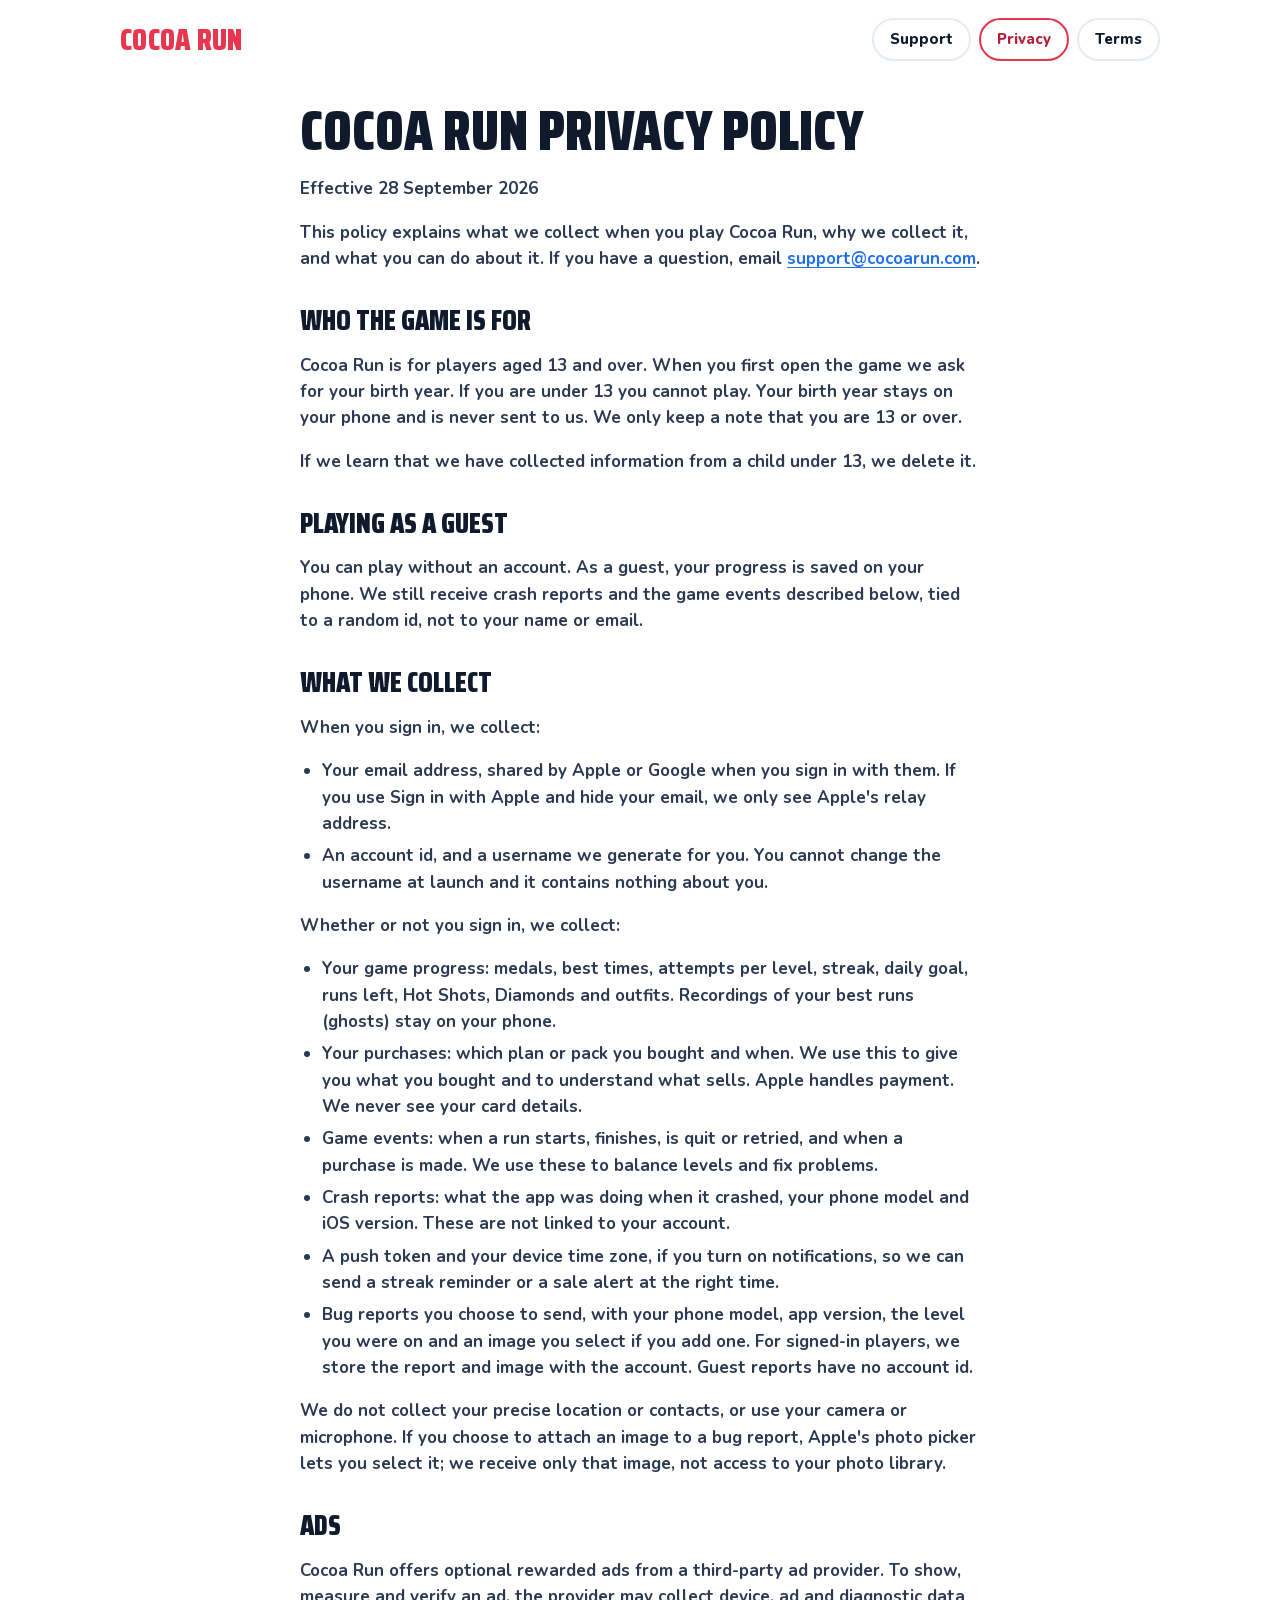
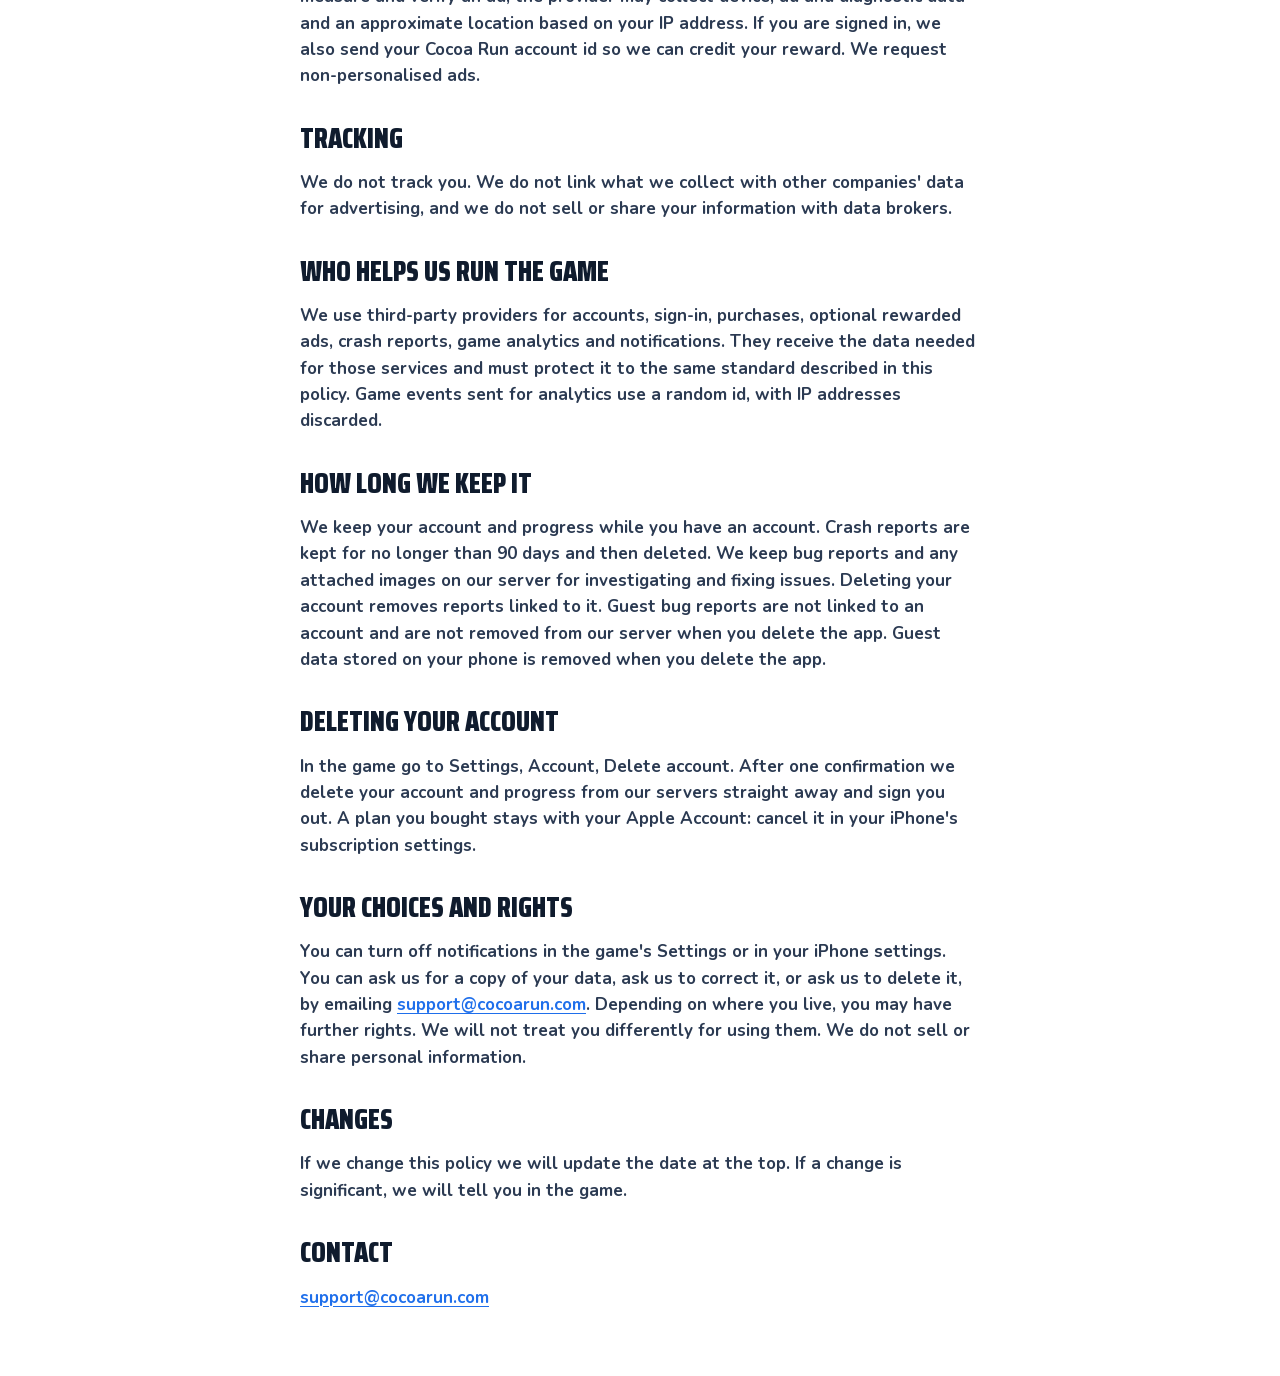
==== commit efc3f8f1: "Disclose notification time zone" ====
--- a/privacy/index.html
+++ b/privacy/index.html
@@ -32,7 +32,7 @@
 <p>When you sign in, we collect:</p>
 <ul><li>Your email address, shared by Apple or Google when you sign in with them. If you use Sign in with Apple and hide your email, we only see Apple's relay address.</li><li>An account id, and a username we generate for you. You cannot change the username at launch and it contains nothing about you.</li></ul>
 <p>Whether or not you sign in, we collect:</p>
-<ul><li>Your game progress: medals, best times, attempts per level, streak, daily goal, runs left, Hot Shots, Diamonds and outfits. Recordings of your best runs (ghosts) stay on your phone.</li><li>Your purchases: which plan or pack you bought and when. We use this to give you what you bought and to understand what sells. Apple handles payment. We never see your card details.</li><li>Game events: when a run starts, finishes, is quit or retried, and when a purchase is made. We use these to balance levels and fix problems.</li><li>Crash reports: what the app was doing when it crashed, your phone model and iOS version. These are not linked to your account.</li><li>A push token, if you turn on notifications, so we can send a streak reminder or a sale alert.</li><li>Bug reports you choose to send, with your phone model, app version, the level you were on and an image you select if you add one. For signed-in players, we store the report and image with the account. Guest reports have no account id.</li></ul>
+<ul><li>Your game progress: medals, best times, attempts per level, streak, daily goal, runs left, Hot Shots, Diamonds and outfits. Recordings of your best runs (ghosts) stay on your phone.</li><li>Your purchases: which plan or pack you bought and when. We use this to give you what you bought and to understand what sells. Apple handles payment. We never see your card details.</li><li>Game events: when a run starts, finishes, is quit or retried, and when a purchase is made. We use these to balance levels and fix problems.</li><li>Crash reports: what the app was doing when it crashed, your phone model and iOS version. These are not linked to your account.</li><li>A push token and your device time zone, if you turn on notifications, so we can send a streak reminder or a sale alert at the right time.</li><li>Bug reports you choose to send, with your phone model, app version, the level you were on and an image you select if you add one. For signed-in players, we store the report and image with the account. Guest reports have no account id.</li></ul>
 <p>We do not collect your precise location or contacts, or use your camera or microphone. If you choose to attach an image to a bug report, Apple's photo picker lets you select it; we receive only that image, not access to your photo library.</p>
 <h2>Ads</h2>
 <p>Cocoa Run offers optional rewarded ads from a third-party ad provider. To show, measure and verify an ad, the provider may collect device, ad and diagnostic data and an approximate location based on your IP address. If you are signed in, we also send your Cocoa Run account id so we can credit your reward. We request non-personalised ads.</p>
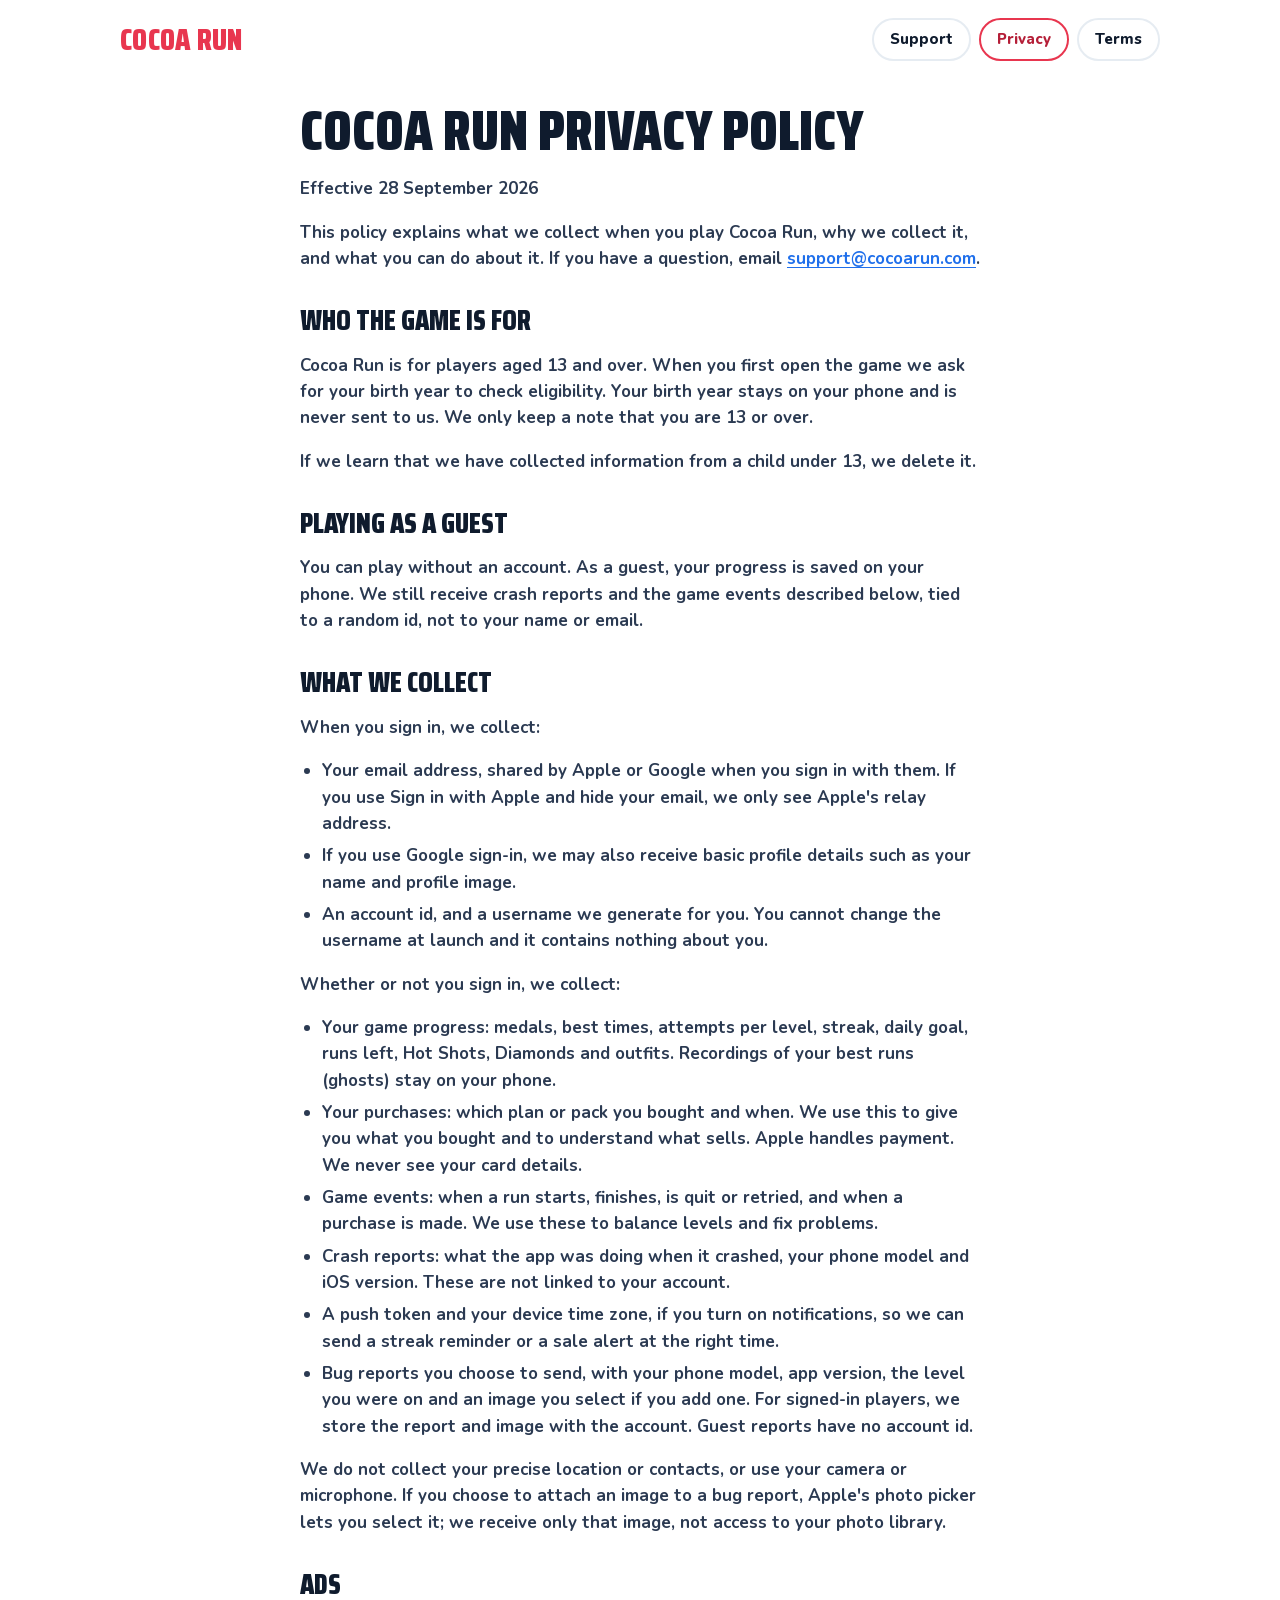
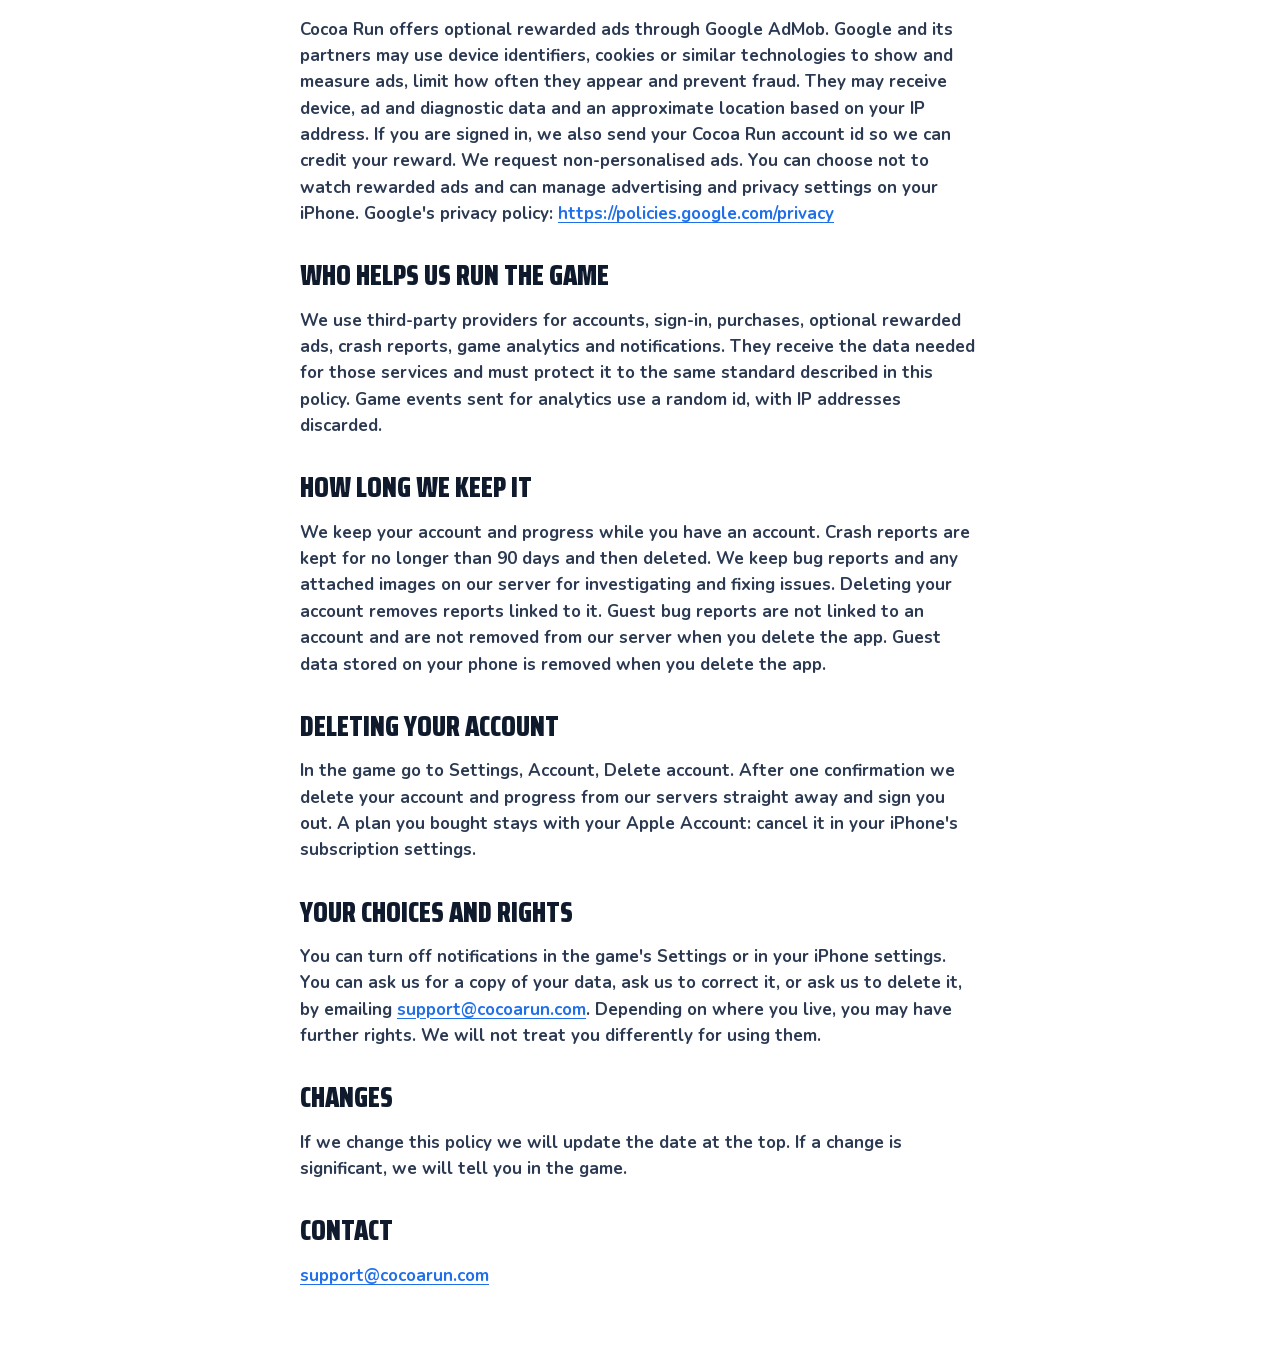
==== commit 1b0b2adb: "Clarify AdMob identifiers and privacy choices" ====
--- a/privacy/index.html
+++ b/privacy/index.html
@@ -24,20 +24,18 @@
 <p>Effective 28 September 2026</p>
 <p>This policy explains what we collect when you play Cocoa Run, why we collect it, and what you can do about it. If you have a question, email <a href="mailto:support@cocoarun.com">support@cocoarun.com</a>.</p>
 <h2>Who the game is for</h2>
-<p>Cocoa Run is for players aged 13 and over. When you first open the game we ask for your birth year. If you are under 13 you cannot play. Your birth year stays on your phone and is never sent to us. We only keep a note that you are 13 or over.</p>
+<p>Cocoa Run is for players aged 13 and over. When you first open the game we ask for your birth year to check eligibility. Your birth year stays on your phone and is never sent to us. We only keep a note that you are 13 or over.</p>
 <p>If we learn that we have collected information from a child under 13, we delete it.</p>
 <h2>Playing as a guest</h2>
 <p>You can play without an account. As a guest, your progress is saved on your phone. We still receive crash reports and the game events described below, tied to a random id, not to your name or email.</p>
 <h2>What we collect</h2>
 <p>When you sign in, we collect:</p>
-<ul><li>Your email address, shared by Apple or Google when you sign in with them. If you use Sign in with Apple and hide your email, we only see Apple's relay address.</li><li>An account id, and a username we generate for you. You cannot change the username at launch and it contains nothing about you.</li></ul>
+<ul><li>Your email address, shared by Apple or Google when you sign in with them. If you use Sign in with Apple and hide your email, we only see Apple's relay address.</li><li>If you use Google sign-in, we may also receive basic profile details such as your name and profile image.</li><li>An account id, and a username we generate for you. You cannot change the username at launch and it contains nothing about you.</li></ul>
 <p>Whether or not you sign in, we collect:</p>
 <ul><li>Your game progress: medals, best times, attempts per level, streak, daily goal, runs left, Hot Shots, Diamonds and outfits. Recordings of your best runs (ghosts) stay on your phone.</li><li>Your purchases: which plan or pack you bought and when. We use this to give you what you bought and to understand what sells. Apple handles payment. We never see your card details.</li><li>Game events: when a run starts, finishes, is quit or retried, and when a purchase is made. We use these to balance levels and fix problems.</li><li>Crash reports: what the app was doing when it crashed, your phone model and iOS version. These are not linked to your account.</li><li>A push token and your device time zone, if you turn on notifications, so we can send a streak reminder or a sale alert at the right time.</li><li>Bug reports you choose to send, with your phone model, app version, the level you were on and an image you select if you add one. For signed-in players, we store the report and image with the account. Guest reports have no account id.</li></ul>
 <p>We do not collect your precise location or contacts, or use your camera or microphone. If you choose to attach an image to a bug report, Apple's photo picker lets you select it; we receive only that image, not access to your photo library.</p>
 <h2>Ads</h2>
-<p>Cocoa Run offers optional rewarded ads from a third-party ad provider. To show, measure and verify an ad, the provider may collect device, ad and diagnostic data and an approximate location based on your IP address. If you are signed in, we also send your Cocoa Run account id so we can credit your reward. We request non-personalised ads.</p>
-<h2>Tracking</h2>
-<p>We do not track you. We do not link what we collect with other companies' data for advertising, and we do not sell or share your information with data brokers.</p>
+<p>Cocoa Run offers optional rewarded ads through Google AdMob. Google and its partners may use device identifiers, cookies or similar technologies to show and measure ads, limit how often they appear and prevent fraud. They may receive device, ad and diagnostic data and an approximate location based on your IP address. If you are signed in, we also send your Cocoa Run account id so we can credit your reward. We request non-personalised ads. You can choose not to watch rewarded ads and can manage advertising and privacy settings on your iPhone. Google's privacy policy: <a href="https://policies.google.com/privacy">https://policies.google.com/privacy</a></p>
 <h2>Who helps us run the game</h2>
 <p>We use third-party providers for accounts, sign-in, purchases, optional rewarded ads, crash reports, game analytics and notifications. They receive the data needed for those services and must protect it to the same standard described in this policy. Game events sent for analytics use a random id, with IP addresses discarded.</p>
 <h2>How long we keep it</h2>
@@ -45,7 +43,7 @@
 <h2>Deleting your account</h2>
 <p>In the game go to Settings, Account, Delete account. After one confirmation we delete your account and progress from our servers straight away and sign you out. A plan you bought stays with your Apple Account: cancel it in your iPhone's subscription settings.</p>
 <h2>Your choices and rights</h2>
-<p>You can turn off notifications in the game's Settings or in your iPhone settings. You can ask us for a copy of your data, ask us to correct it, or ask us to delete it, by emailing <a href="mailto:support@cocoarun.com">support@cocoarun.com</a>. Depending on where you live, you may have further rights. We will not treat you differently for using them. We do not sell or share personal information.</p>
+<p>You can turn off notifications in the game's Settings or in your iPhone settings. You can ask us for a copy of your data, ask us to correct it, or ask us to delete it, by emailing <a href="mailto:support@cocoarun.com">support@cocoarun.com</a>. Depending on where you live, you may have further rights. We will not treat you differently for using them.</p>
 <h2>Changes</h2>
 <p>If we change this policy we will update the date at the top. If a change is significant, we will tell you in the game.</p>
 <h2>Contact</h2>
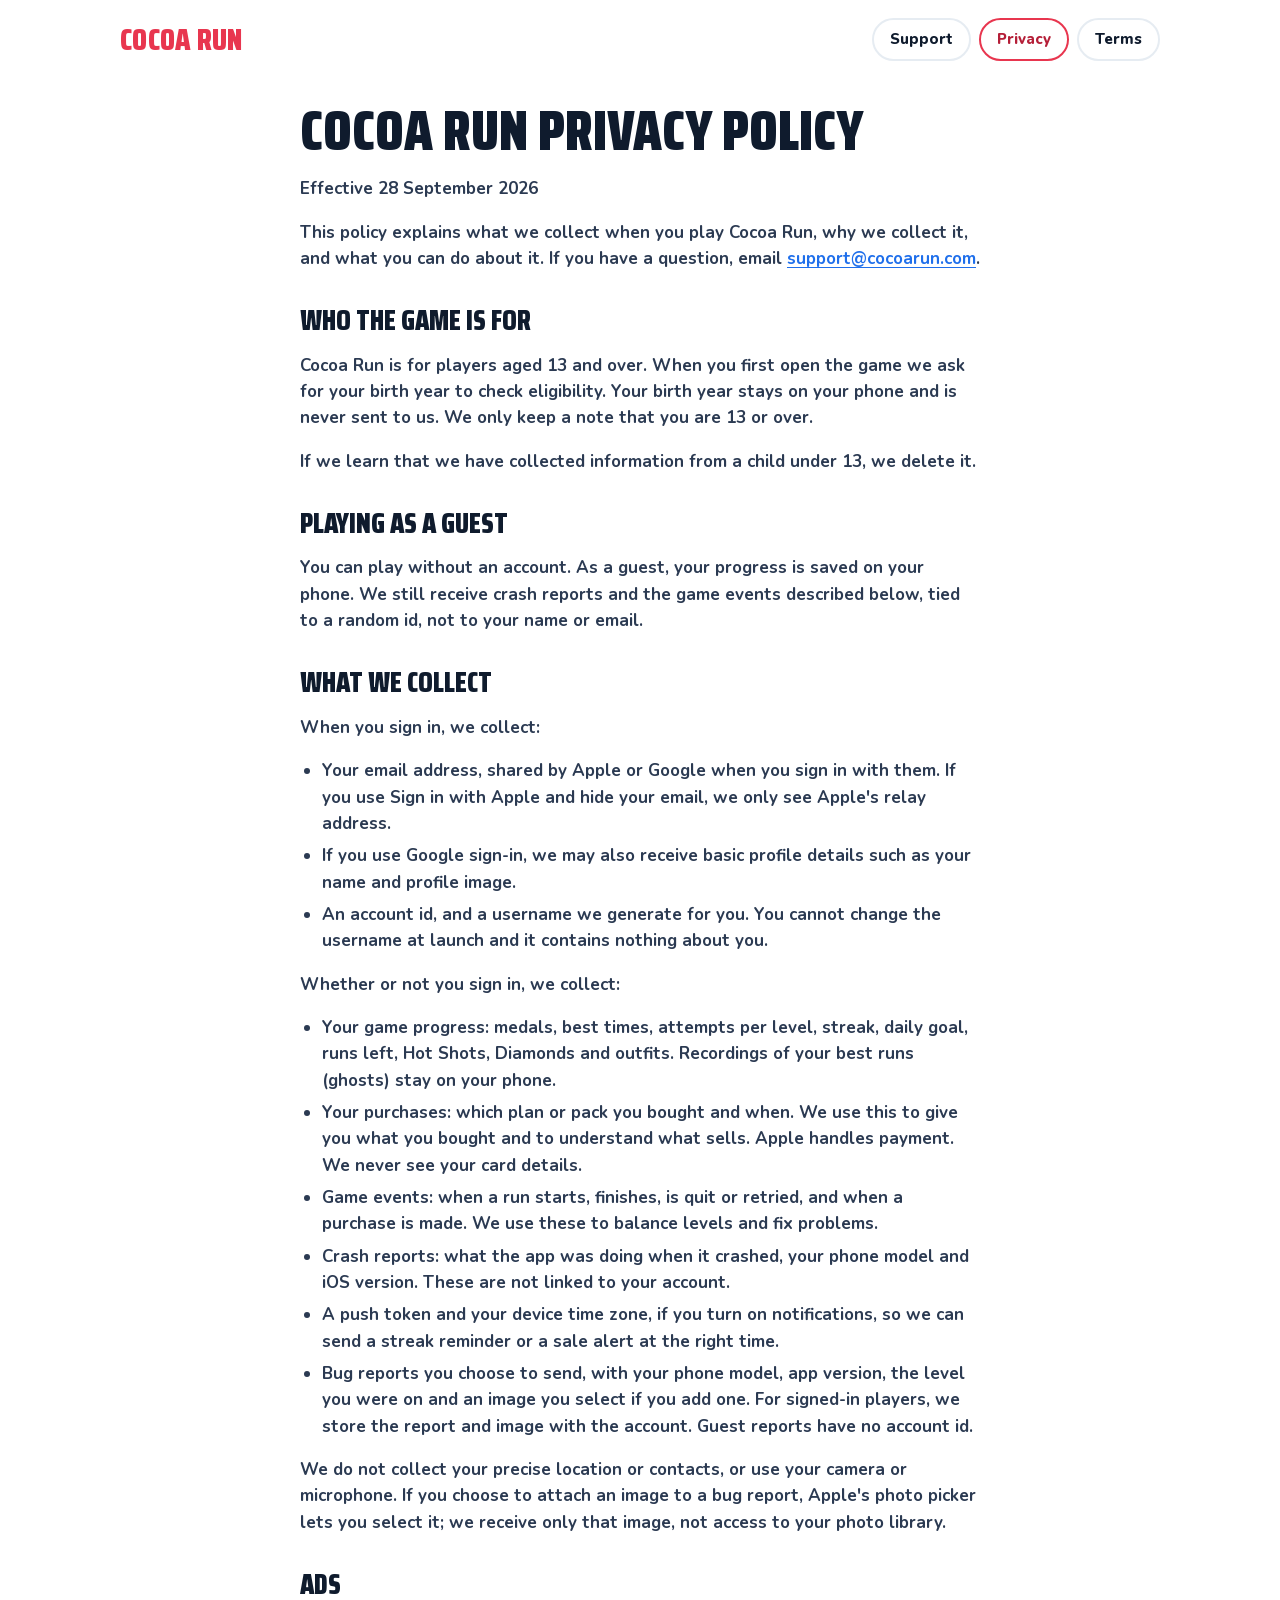
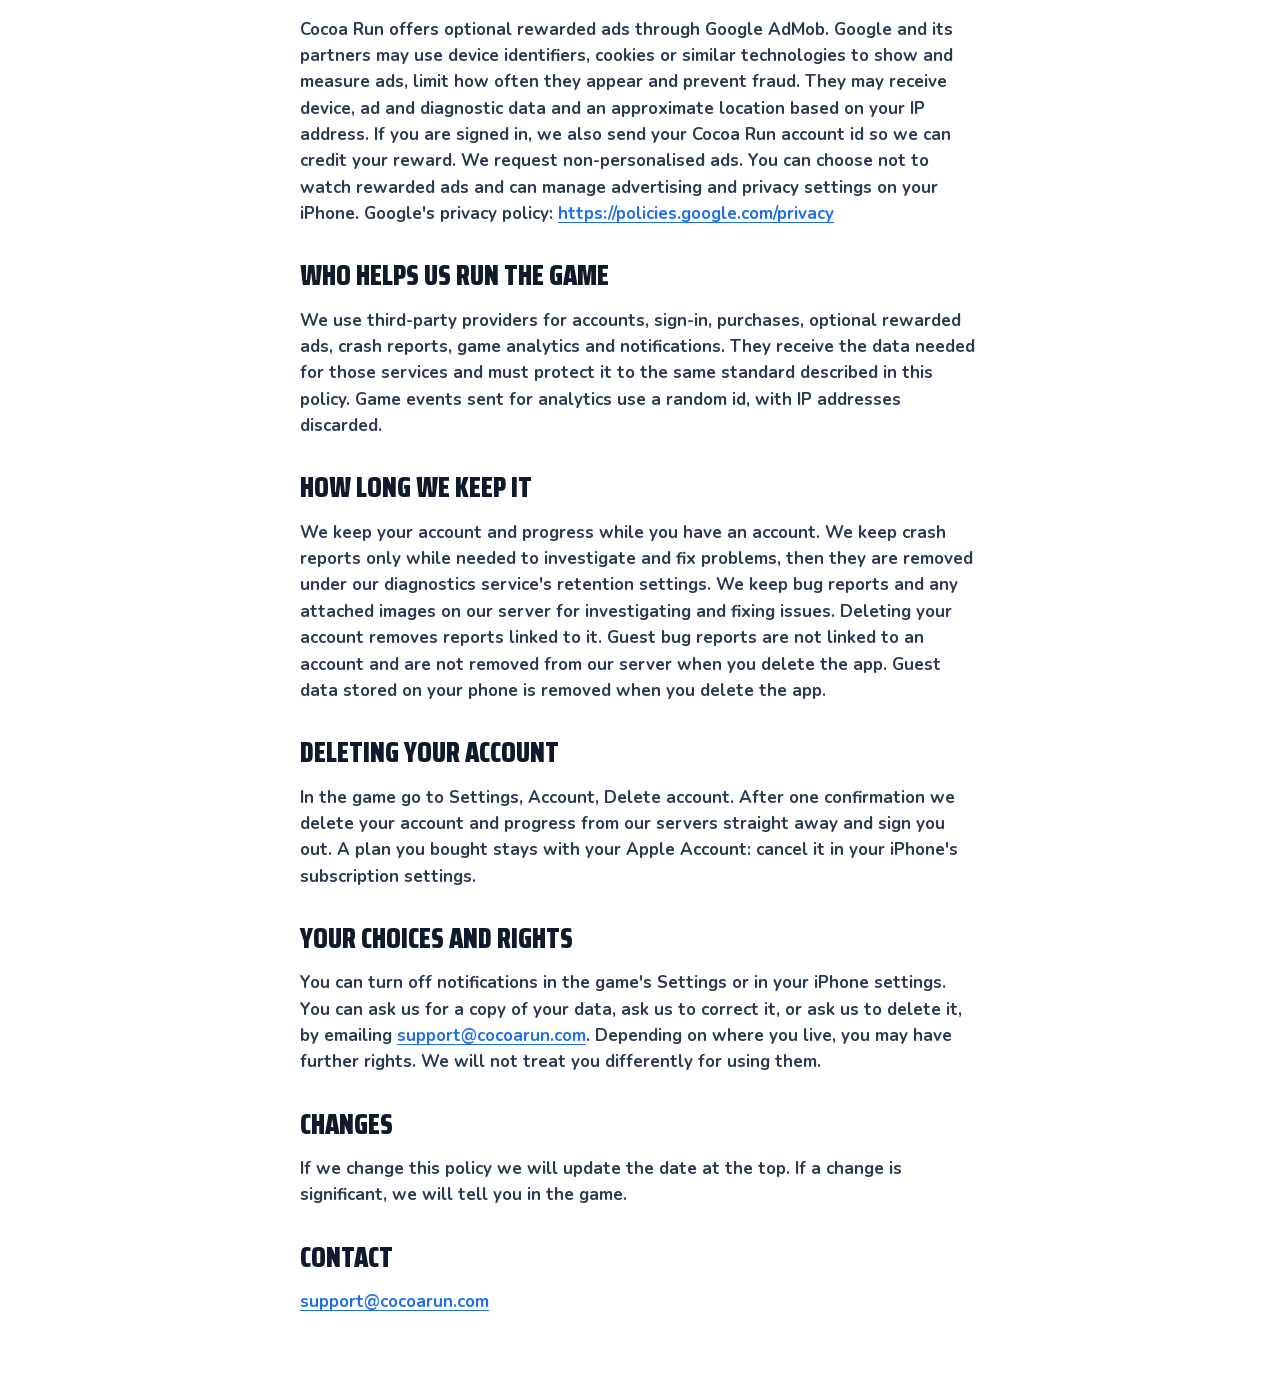
==== commit e09fd20c: "Avoid unverified fixed crash retention period" ====
--- a/privacy/index.html
+++ b/privacy/index.html
@@ -39,7 +39,7 @@
 <h2>Who helps us run the game</h2>
 <p>We use third-party providers for accounts, sign-in, purchases, optional rewarded ads, crash reports, game analytics and notifications. They receive the data needed for those services and must protect it to the same standard described in this policy. Game events sent for analytics use a random id, with IP addresses discarded.</p>
 <h2>How long we keep it</h2>
-<p>We keep your account and progress while you have an account. Crash reports are kept for no longer than 90 days and then deleted. We keep bug reports and any attached images on our server for investigating and fixing issues. Deleting your account removes reports linked to it. Guest bug reports are not linked to an account and are not removed from our server when you delete the app. Guest data stored on your phone is removed when you delete the app.</p>
+<p>We keep your account and progress while you have an account. We keep crash reports only while needed to investigate and fix problems, then they are removed under our diagnostics service's retention settings. We keep bug reports and any attached images on our server for investigating and fixing issues. Deleting your account removes reports linked to it. Guest bug reports are not linked to an account and are not removed from our server when you delete the app. Guest data stored on your phone is removed when you delete the app.</p>
 <h2>Deleting your account</h2>
 <p>In the game go to Settings, Account, Delete account. After one confirmation we delete your account and progress from our servers straight away and sign you out. A plan you bought stays with your Apple Account: cancel it in your iPhone's subscription settings.</p>
 <h2>Your choices and rights</h2>
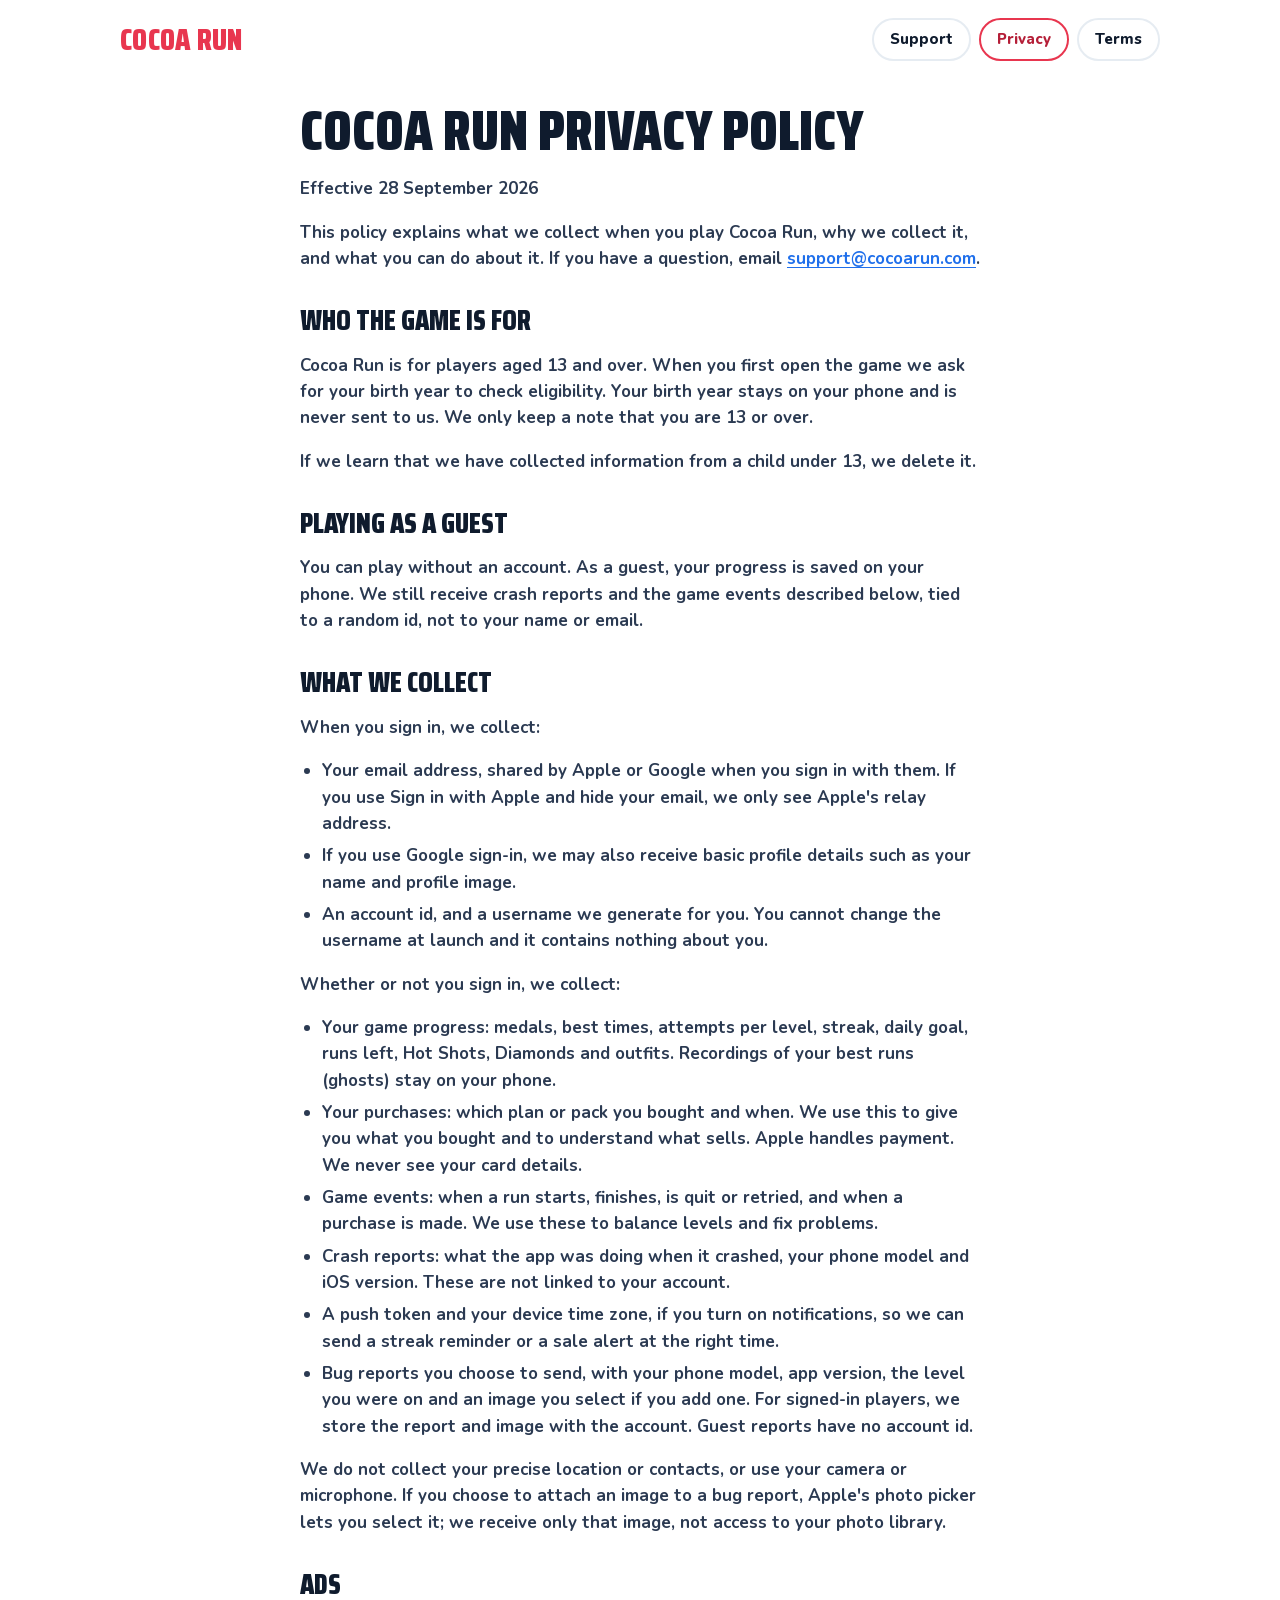
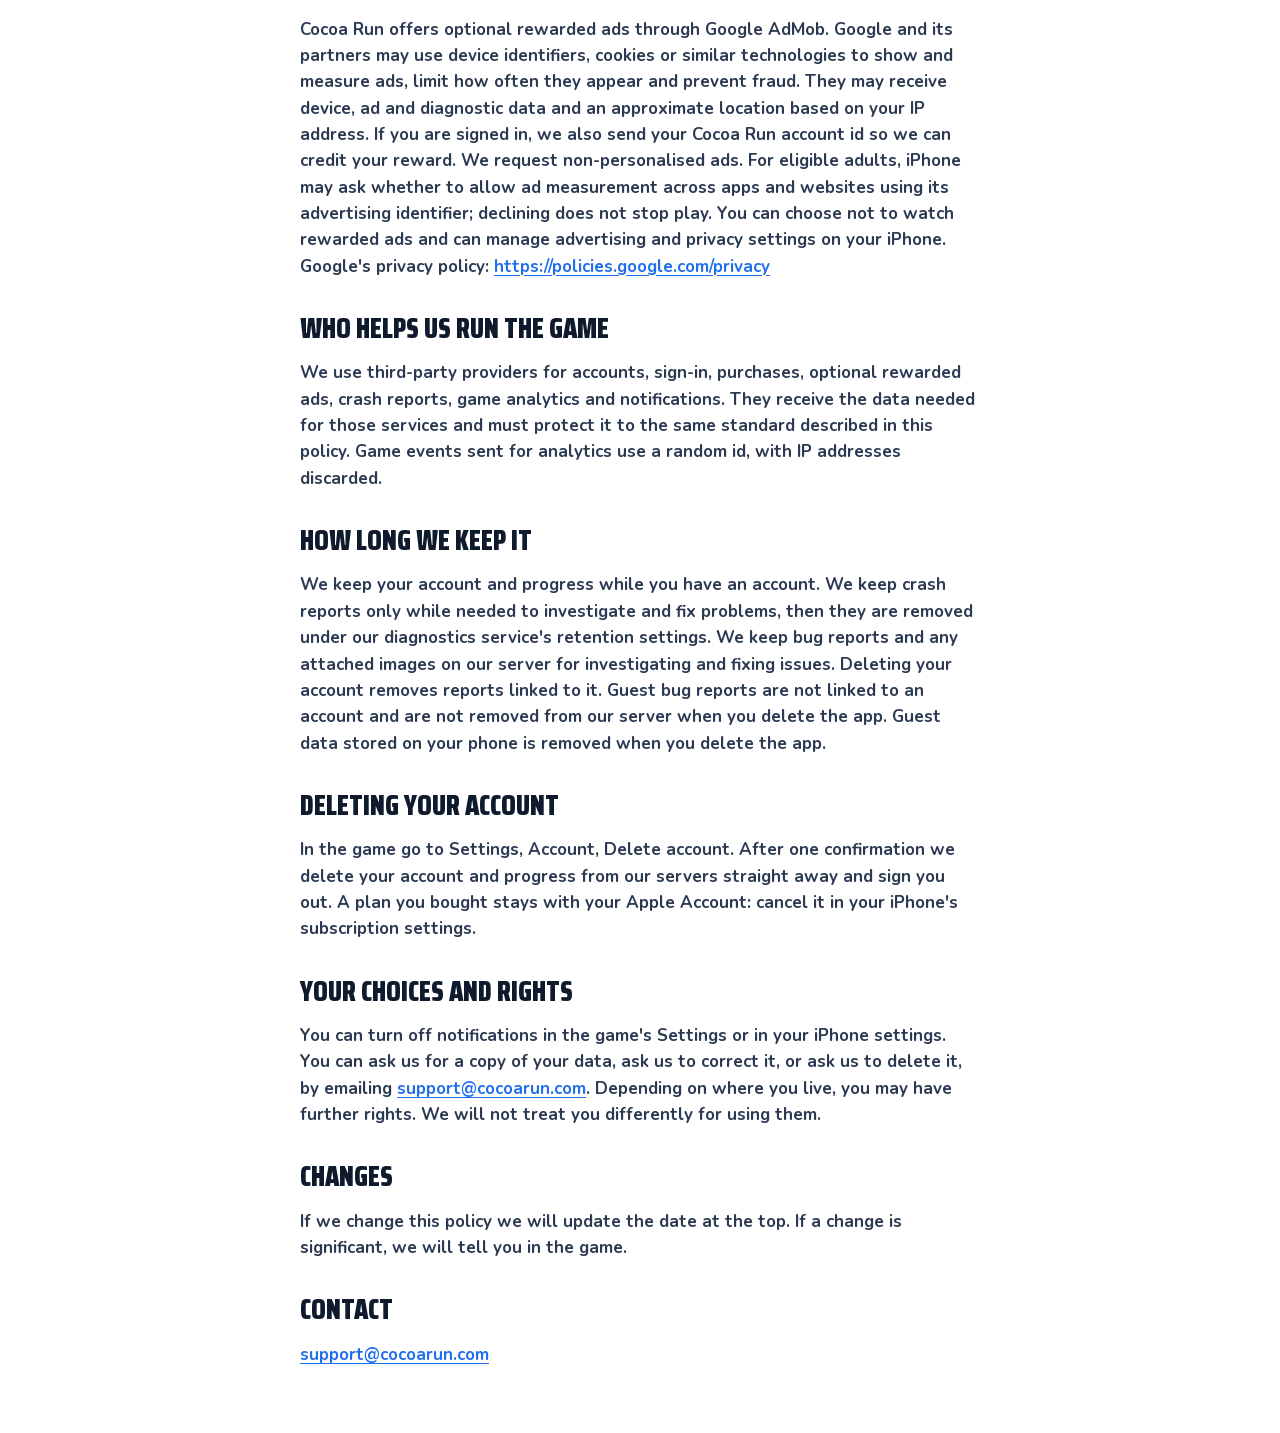
==== commit 1088d7d7: "Clarify adult ad measurement choice" ====
--- a/privacy/index.html
+++ b/privacy/index.html
@@ -35,7 +35,7 @@
 <ul><li>Your game progress: medals, best times, attempts per level, streak, daily goal, runs left, Hot Shots, Diamonds and outfits. Recordings of your best runs (ghosts) stay on your phone.</li><li>Your purchases: which plan or pack you bought and when. We use this to give you what you bought and to understand what sells. Apple handles payment. We never see your card details.</li><li>Game events: when a run starts, finishes, is quit or retried, and when a purchase is made. We use these to balance levels and fix problems.</li><li>Crash reports: what the app was doing when it crashed, your phone model and iOS version. These are not linked to your account.</li><li>A push token and your device time zone, if you turn on notifications, so we can send a streak reminder or a sale alert at the right time.</li><li>Bug reports you choose to send, with your phone model, app version, the level you were on and an image you select if you add one. For signed-in players, we store the report and image with the account. Guest reports have no account id.</li></ul>
 <p>We do not collect your precise location or contacts, or use your camera or microphone. If you choose to attach an image to a bug report, Apple's photo picker lets you select it; we receive only that image, not access to your photo library.</p>
 <h2>Ads</h2>
-<p>Cocoa Run offers optional rewarded ads through Google AdMob. Google and its partners may use device identifiers, cookies or similar technologies to show and measure ads, limit how often they appear and prevent fraud. They may receive device, ad and diagnostic data and an approximate location based on your IP address. If you are signed in, we also send your Cocoa Run account id so we can credit your reward. We request non-personalised ads. You can choose not to watch rewarded ads and can manage advertising and privacy settings on your iPhone. Google's privacy policy: <a href="https://policies.google.com/privacy">https://policies.google.com/privacy</a></p>
+<p>Cocoa Run offers optional rewarded ads through Google AdMob. Google and its partners may use device identifiers, cookies or similar technologies to show and measure ads, limit how often they appear and prevent fraud. They may receive device, ad and diagnostic data and an approximate location based on your IP address. If you are signed in, we also send your Cocoa Run account id so we can credit your reward. We request non-personalised ads. For eligible adults, iPhone may ask whether to allow ad measurement across apps and websites using its advertising identifier; declining does not stop play. You can choose not to watch rewarded ads and can manage advertising and privacy settings on your iPhone. Google's privacy policy: <a href="https://policies.google.com/privacy">https://policies.google.com/privacy</a></p>
 <h2>Who helps us run the game</h2>
 <p>We use third-party providers for accounts, sign-in, purchases, optional rewarded ads, crash reports, game analytics and notifications. They receive the data needed for those services and must protect it to the same standard described in this policy. Game events sent for analytics use a random id, with IP addresses discarded.</p>
 <h2>How long we keep it</h2>
